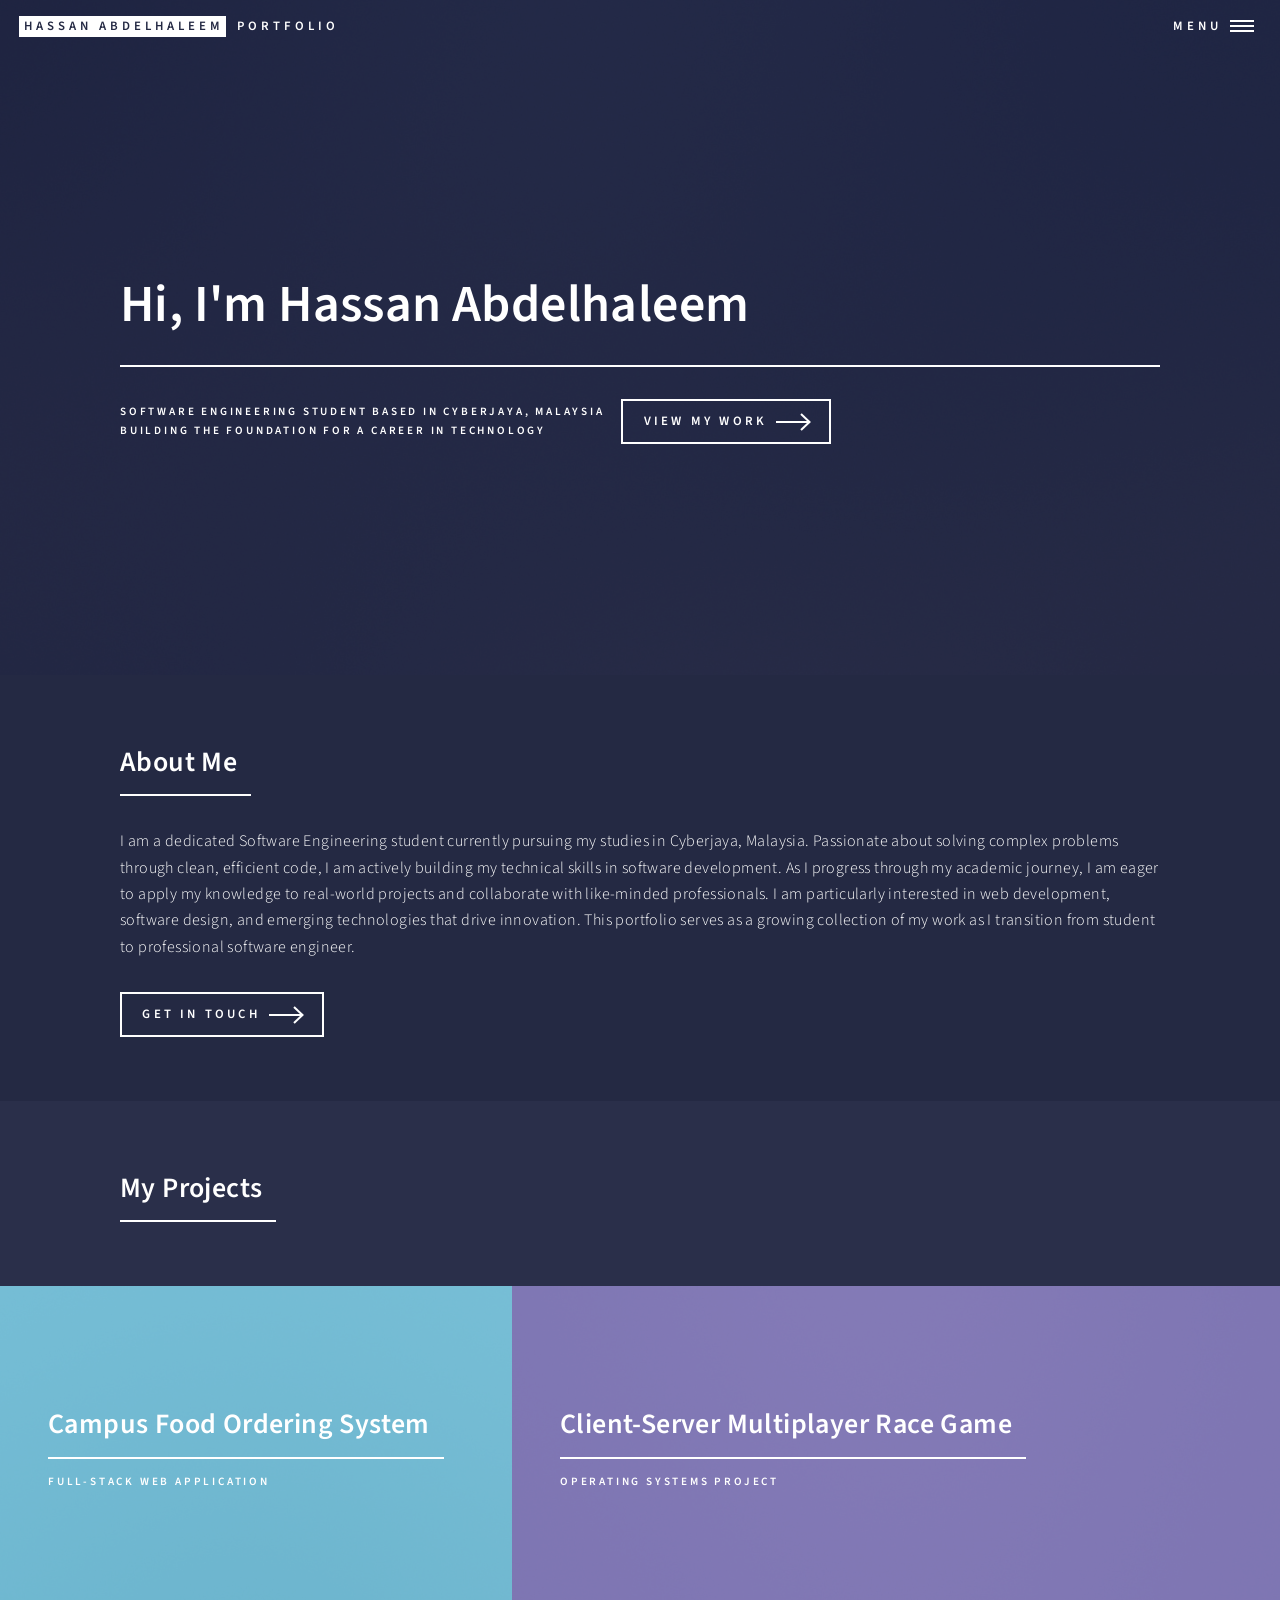
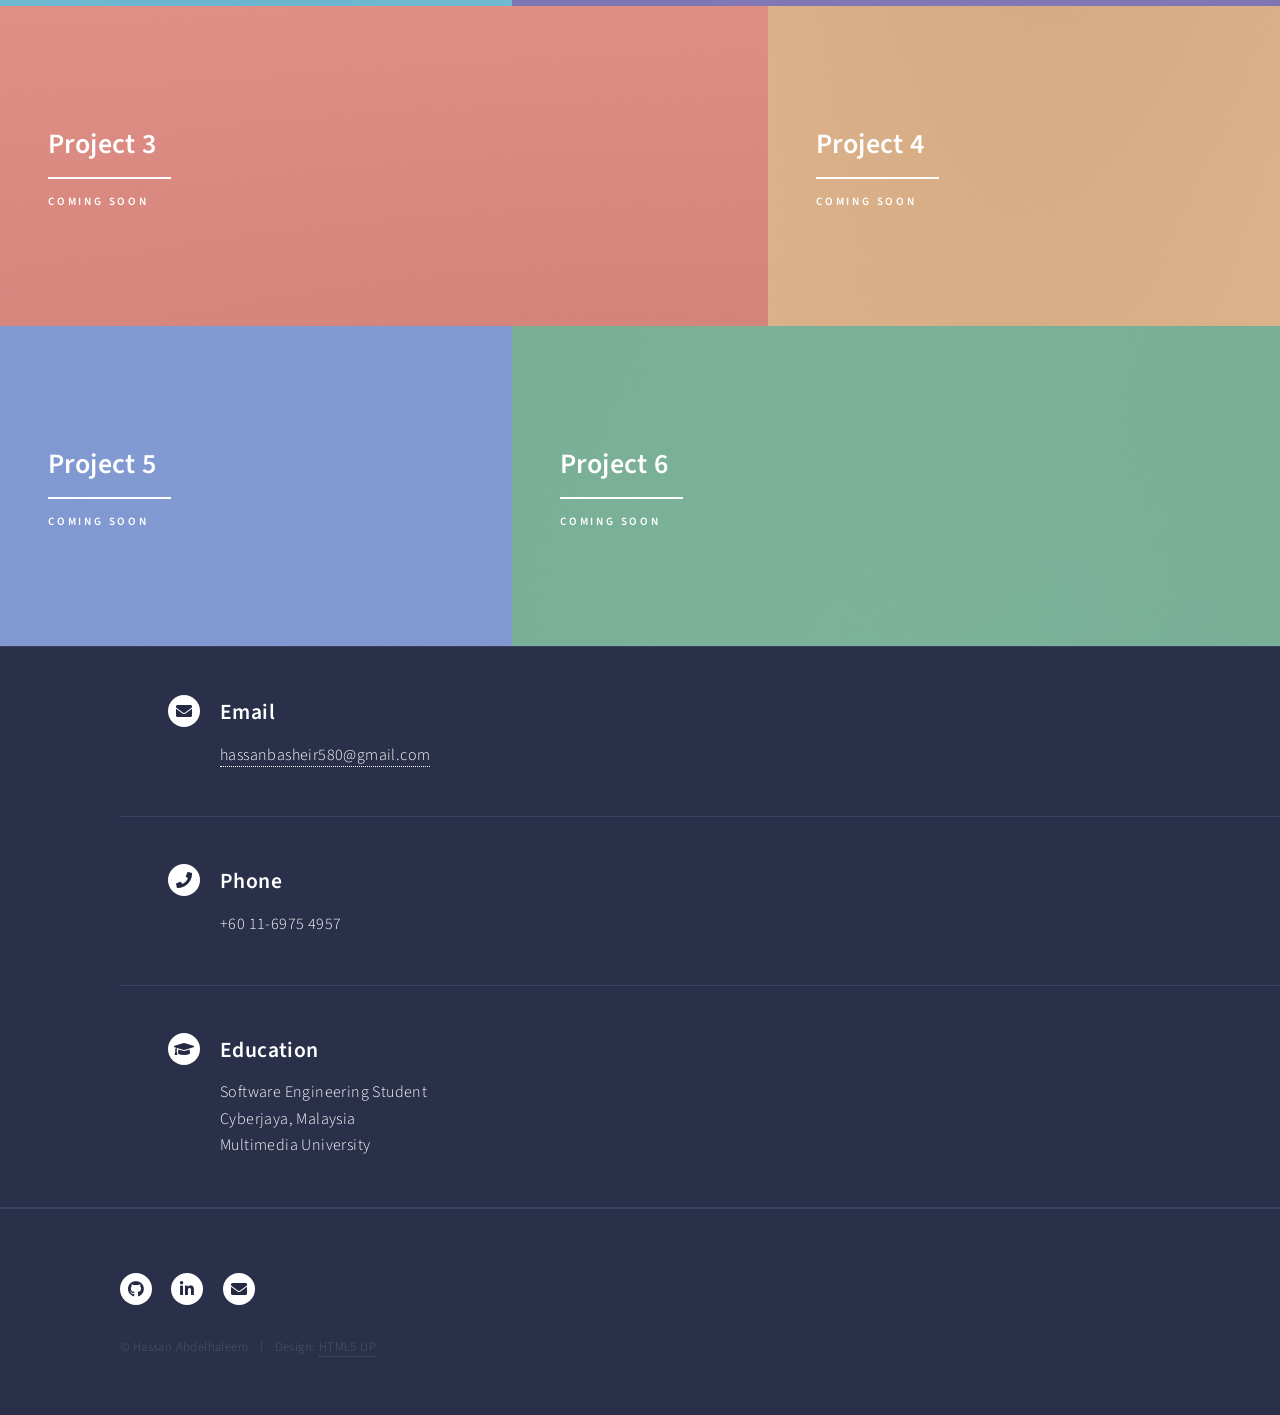
==== index.html @ 45236533 "Add a title before my projects" ====
<!DOCTYPE HTML>
<!--
	Forty by HTML5 UP
	html5up.net | @ajlkn
	Free for personal and commercial use under the CCA 3.0 license (html5up.net/license)
-->
<html>
	<head>
		<title>Hassan Abdelhaleem | Software Engineering Student</title>
		<meta charset="utf-8" />
		<meta name="viewport" content="width=device-width, initial-scale=1, user-scalable=no" />
		<link rel="stylesheet" href="assets/css/main.css" />
		<noscript><link rel="stylesheet" href="assets/css/noscript.css" /></noscript>
	</head>
	<body class="is-preload">

		<!-- Wrapper -->
			<div id="wrapper">

				<!-- Header -->
					<header id="header" class="alt">
						<a href="index.html" class="logo"><strong>Hassan Abdelhaleem</strong> <span>Portfolio</span></a>
						<nav>
							<a href="#menu">Menu</a>
						</nav>
					</header>

				<!-- Menu -->
					<nav id="menu">
						<ul class="links">
							<li><a href="index.html">Home</a></li>
							<li><a href="#one">About</a></li>
							<li><a href="#two">Projects</a></li>
							<li><a href="#contact">Contact</a></li>
						</ul>
					</nav>

				<!-- Banner -->
					<section id="banner" class="major">
						<div class="inner">
							<header class="major">
								<h1>Hi, I'm Hassan Abdelhaleem</h1>
							</header>
							<div class="content">
								<p>Software Engineering Student based in Cyberjaya, Malaysia<br />
								Building the foundation for a career in technology</p>
								<ul class="actions">
									<li><a href="#one" class="button next scrolly">View My Work</a></li>
								</ul>
							</div>
						</div>
					</section>

						<!-- Two - About Section -->
							<section id="one">
								<div class="inner">
									<header class="major">
										<h2>About Me</h2>
									</header>
									<p>I am a dedicated Software Engineering student currently pursuing my studies in Cyberjaya, Malaysia. Passionate about solving complex problems through clean, efficient code, I am actively building my technical skills in software development. As I progress through my academic journey, I am eager to apply my knowledge to real-world projects and collaborate with like-minded professionals. I am particularly interested in web development, software design, and emerging technologies that drive innovation. This portfolio serves as a growing collection of my work as I transition from student to professional software engineer.</p>
									<ul class="actions">
										<li><a href="#contact" class="button next scrolly">Get In Touch</a></li>
									</ul>
								</div>
							</section>

					</div>


				<!-- Main -->
					<div id="main">

						<!-- One - Projects Section -->
							
							<section id="two">

									<div class="inner">
									<header class="major">
										<h2>My Projects <br /></h2>
									</header>
									</div>

							<section class="tiles">
								<article>
									<span class="image">
										<img src="images/pic01.jpg" alt="" />
									</span>
									<header class="major">
										<h3><a href="campus-food.html" class="link">Campus Food Ordering System</a></h3>
										<p>Full-Stack Web Application</p>
									</header>
								</article>
								<article>
									<span class="image">
										<img src="images/pic02.jpg" alt="" />
									</span>
									<header class="major">
										<h3><a href="Race-game.html" class="link">Client-Server Multiplayer Race Game</a></h3>
										<p>Operating Systems Project</p>
									</header>
								</article>
								<article>
									<span class="image">
										<img src="images/pic03.jpg" alt="" />
									</span>
									<header class="major">
										<h3><a href="#" class="link">Project 3</a></h3>
										<p>Coming Soon</p>
									</header>
								</article>
								<article>
									<span class="image">
										<img src="images/pic04.jpg" alt="" />
									</span>
									<header class="major">
										<h3><a href="#" class="link">Project 4</a></h3>
										<p>Coming Soon</p>
									</header>
								</article>
								<article>
									<span class="image">
										<img src="images/pic05.jpg" alt="" />
									</span>
									<header class="major">
										<h3><a href="#" class="link">Project 5</a></h3>
										<p>Coming Soon</p>
									</header>
								</article>
								<article>
									<span class="image">
										<img src="images/pic06.jpg" alt="" />
									</span>
									<header class="major">
										<h3><a href="#" class="link">Project 6</a></h3>
										<p>Coming Soon</p>
									</header>
								</article>
								</section>
							</section>

				<!-- Contact -->
					<section id="contact">
						<div class="inner">
							
							<section class="split">
								<section>
									<div class="contact-method">
										<span class="icon solid alt fa-envelope"></span>
										<h3>Email</h3>
										<a href="mailto:hassanbasheir580@gmail.com">hassanbasheir580@gmail.com</a>
									</div>
								</section>
								<section>
									<div class="contact-method">
										<span class="icon solid alt fa-phone"></span>
										<h3>Phone</h3>
										<span>+60 11-6975 4957</span>
									</div>
								</section>
								<section>
									<div class="contact-method">
										<span class="icon solid alt fa-graduation-cap"></span>
										<h3>Education</h3>
										<span>Software Engineering Student<br />				Cyberjaya, Malaysia<br /> 
	Multimedia University</span>
									</div>
								</section>
							</section>
						</div>
					</section>

				<!-- Footer -->
					<footer id="footer">
						<div class="inner">
							<ul class="icons">
								<li><a href="https://github.com/hassanbasheir580-rgb" target="_blank" class="icon brands alt fa-github"><span class="label">GitHub</span></a></li>
								<li><a href="https://www.linkedin.com/in/hassan-basheir-3b7268423/" target="_blank" class="icon brands alt fa-linkedin-in"><span class="label">LinkedIn</span></a></li>
								<li><a href="mailto:hassanbasheir580@gmail.com" class="icon solid alt fa-envelope"><span class="label">Email</span></a></li>
							</ul>
							<ul class="copyright">
								<li>&copy; Hassan Abdelhaleem</li><li>Design: <a href="https://html5up.net">HTML5 UP</a></li>
							</ul>
						</div>
					</footer>

			</div>

		<!-- Scripts -->
			<script src="assets/js/jquery.min.js"></script>
			<script src="assets/js/jquery.scrolly.min.js"></script>
			<script src="assets/js/jquery.scrollex.min.js"></script>
			<script src="assets/js/browser.min.js"></script>
			<script src="assets/js/breakpoints.min.js"></script>
			<script src="assets/js/util.js"></script>
			<script src="assets/js/main.js"></script>

	</body>
</html>
---- assets/css/main.css ----
@import url(fontawesome-all.min.css);
@import url("https://fonts.googleapis.com/css?family=Source+Sans+Pro:300,300italic,600,600italic");

/*
	Forty by HTML5 UP
	html5up.net | @ajlkn
	Free for personal and commercial use under the CCA 3.0 license (html5up.net/license)
*/

html, body, div, span, applet, object,
iframe, h1, h2, h3, h4, h5, h6, p, blockquote,
pre, a, abbr, acronym, address, big, cite,
code, del, dfn, em, img, ins, kbd, q, s, samp,
small, strike, strong, sub, sup, tt, var, b,
u, i, center, dl, dt, dd, ol, ul, li, fieldset,
form, label, legend, table, caption, tbody,
tfoot, thead, tr, th, td, article, aside,
canvas, details, embed, figure, figcaption,
footer, header, hgroup, menu, nav, output, ruby,
section, summary, time, mark, audio, video {
	margin: 0;
	padding: 0;
	border: 0;
	font-size: 100%;
	font: inherit;
	vertical-align: baseline;}

article, aside, details, figcaption, figure,
footer, header, hgroup, menu, nav, section {
	display: block;}

body {
	line-height: 1;
}

ol, ul {
	list-style: none;
}

blockquote, q {
	quotes: none;
}

	blockquote:before, blockquote:after, q:before, q:after {
		content: '';
		content: none;
	}

table {
	border-collapse: collapse;
	border-spacing: 0;
}

body {
	-webkit-text-size-adjust: none;
}

mark {
	background-color: transparent;
	color: inherit;
}

input::-moz-focus-inner {
	border: 0;
	padding: 0;
}

input, select, textarea {
	-moz-appearance: none;
	-webkit-appearance: none;
	-ms-appearance: none;
	appearance: none;
}

/* Basic */

	@-ms-viewport {
		width: device-width;
	}

	body {
		-ms-overflow-style: scrollbar;
	}

	@media screen and (max-width: 480px) {

		html, body {
			min-width: 320px;
		}

	}

	html {
		box-sizing: border-box;
	}

	*, *:before, *:after {
		box-sizing: inherit;
	}

	body {
		background: #242943;
	}

		body.is-preload *, body.is-preload *:before, body.is-preload *:after {
			-moz-animation: none !important;
			-webkit-animation: none !important;
			-ms-animation: none !important;
			animation: none !important;
			-moz-transition: none !important;
			-webkit-transition: none !important;
			-ms-transition: none !important;
			transition: none !important;
		}

/* Type */

	body, input, select, textarea {
		color: #ffffff;
		font-family: "Source Sans Pro", Helvetica, sans-serif;
		font-size: 17pt;
		font-weight: 300;
		letter-spacing: 0.025em;
		line-height: 1.65;
	}

		@media screen and (max-width: 1680px) {

			body, input, select, textarea {
				font-size: 14pt;
			}

		}

		@media screen and (max-width: 1280px) {

			body, input, select, textarea {
				font-size: 12pt;
			}

		}

		@media screen and (max-width: 360px) {

			body, input, select, textarea {
				font-size: 11pt;
			}

		}

	a {
		-moz-transition: color 0.2s ease-in-out, border-bottom-color 0.2s ease-in-out;
		-webkit-transition: color 0.2s ease-in-out, border-bottom-color 0.2s ease-in-out;
		-ms-transition: color 0.2s ease-in-out, border-bottom-color 0.2s ease-in-out;
		transition: color 0.2s ease-in-out, border-bottom-color 0.2s ease-in-out;
		border-bottom: dotted 1px;
		color: inherit;
		text-decoration: none;
	}

		a:hover {
			border-bottom-color: transparent;
			color: #9bf1ff !important;
		}

		a:active {
			color: #53e3fb !important;
		}

	strong, b {
		color: #ffffff;
		font-weight: 600;
	}

	em, i {
		font-style: italic;
	}

	p {
		margin: 0 0 2em 0;
	}

	h1, h2, h3, h4, h5, h6 {
		color: #ffffff;
		font-weight: 600;
		line-height: 1.65;
		margin: 0 0 1em 0;
	}

		h1 a, h2 a, h3 a, h4 a, h5 a, h6 a {
			color: inherit;
			border-bottom: 0;
		}

	h1 {
		font-size: 2.5em;
	}

	h2 {
		font-size: 1.75em;
	}

	h3 {
		font-size: 1.35em;
	}

	h4 {
		font-size: 1.1em;
	}

	h5 {
		font-size: 0.9em;
	}

	h6 {
		font-size: 0.7em;
	}

	@media screen and (max-width: 736px) {

		h1 {
			font-size: 2em;
		}

		h2 {
			font-size: 1.5em;
		}

		h3 {
			font-size: 1.25em;
		}

	}

	sub {
		font-size: 0.8em;
		position: relative;
		top: 0.5em;
	}

	sup {
		font-size: 0.8em;
		position: relative;
		top: -0.5em;
	}

	blockquote {
		border-left: solid 4px rgba(212, 212, 255, 0.1);
		font-style: italic;
		margin: 0 0 2em 0;
		padding: 0.5em 0 0.5em 2em;
	}

	code {
		background: rgba(212, 212, 255, 0.035);
		font-family: "Courier New", monospace;
		font-size: 0.9em;
		margin: 0 0.25em;
		padding: 0.25em 0.65em;
	}

	pre {
		-webkit-overflow-scrolling: touch;
		font-family: "Courier New", monospace;
		font-size: 0.9em;
		margin: 0 0 2em 0;
	}

		pre code {
			display: block;
			line-height: 1.75;
			padding: 1em 1.5em;
			overflow-x: auto;
		}

	hr {
		border: 0;
		border-bottom: solid 1px rgba(212, 212, 255, 0.1);
		margin: 2em 0;
	}

		hr.major {
			margin: 3em 0;
		}

	.align-left {
		text-align: left;
	}

	.align-center {
		text-align: center;
	}

	.align-right {
		text-align: right;
	}

/* Row */

	.row {
		display: flex;
		flex-wrap: wrap;
		box-sizing: border-box;
		align-items: stretch;
	}

		.row > * {
			box-sizing: border-box;
		}

		.row.gtr-uniform > * > :last-child {
			margin-bottom: 0;
		}

		.row.aln-left {
			justify-content: flex-start;
		}

		.row.aln-center {
			justify-content: center;
		}

		.row.aln-right {
			justify-content: flex-end;
		}

		.row.aln-top {
			align-items: flex-start;
		}

		.row.aln-middle {
			align-items: center;
		}

		.row.aln-bottom {
			align-items: flex-end;
		}

		.row > .imp {
			order: -1;
		}

		.row > .col-1 {
			width: 8.33333%;
		}

		.row > .off-1 {
			margin-left: 8.33333%;
		}

		.row > .col-2 {
			width: 16.66667%;
		}

		.row > .off-2 {
			margin-left: 16.66667%;
		}

		.row > .col-3 {
			width: 25%;
		}

		.row > .off-3 {
			margin-left: 25%;
		}

		.row > .col-4 {
			width: 33.33333%;
		}

		.row > .off-4 {
			margin-left: 33.33333%;
		}

		.row > .col-5 {
			width: 41.66667%;
		}

		.row > .off-5 {
			margin-left: 41.66667%;
		}

		.row > .col-6 {
			width: 50%;
		}

		.row > .off-6 {
			margin-left: 50%;
		}

		.row > .col-7 {
			width: 58.33333%;
		}

		.row > .off-7 {
			margin-left: 58.33333%;
		}

		.row > .col-8 {
			width: 66.66667%;
		}

		.row > .off-8 {
			margin-left: 66.66667%;
		}

		.row > .col-9 {
			width: 75%;
		}

		.row > .off-9 {
			margin-left: 75%;
		}

		.row > .col-10 {
			width: 83.33333%;
		}

		.row > .off-10 {
			margin-left: 83.33333%;
		}

		.row > .col-11 {
			width: 91.66667%;
		}

		.row > .off-11 {
			margin-left: 91.66667%;
		}

		.row > .col-12 {
			width: 100%;
		}

		.row > .off-12 {
			margin-left: 100%;
		}

		.row.gtr-0 {
			margin-top: 0;
			margin-left: 0em;
		}

			.row.gtr-0 > * {
				padding: 0 0 0 0em;
			}

			.row.gtr-0.gtr-uniform {
				margin-top: 0em;
			}

				.row.gtr-0.gtr-uniform > * {
					padding-top: 0em;
				}

		.row.gtr-25 {
			margin-top: 0;
			margin-left: -0.5em;
		}

			.row.gtr-25 > * {
				padding: 0 0 0 0.5em;
			}

			.row.gtr-25.gtr-uniform {
				margin-top: -0.5em;
			}

				.row.gtr-25.gtr-uniform > * {
					padding-top: 0.5em;
				}

		.row.gtr-50 {
			margin-top: 0;
			margin-left: -1em;
		}

			.row.gtr-50 > * {
				padding: 0 0 0 1em;
			}

			.row.gtr-50.gtr-uniform {
				margin-top: -1em;
			}

				.row.gtr-50.gtr-uniform > * {
					padding-top: 1em;
				}

		.row {
			margin-top: 0;
			margin-left: -2em;
		}

			.row > * {
				padding: 0 0 0 2em;
			}

			.row.gtr-uniform {
				margin-top: -2em;
			}

				.row.gtr-uniform > * {
					padding-top: 2em;
				}

		.row.gtr-150 {
			margin-top: 0;
			margin-left: -3em;
		}

			.row.gtr-150 > * {
				padding: 0 0 0 3em;
			}

			.row.gtr-150.gtr-uniform {
				margin-top: -3em;
			}

				.row.gtr-150.gtr-uniform > * {
					padding-top: 3em;
				}

		.row.gtr-200 {
			margin-top: 0;
			margin-left: -4em;
		}

			.row.gtr-200 > * {
				padding: 0 0 0 4em;
			}

			.row.gtr-200.gtr-uniform {
				margin-top: -4em;
			}

				.row.gtr-200.gtr-uniform > * {
					padding-top: 4em;
				}

		@media screen and (max-width: 1680px) {

			.row {
				display: flex;
				flex-wrap: wrap;
				box-sizing: border-box;
				align-items: stretch;
			}

				.row > * {
					box-sizing: border-box;
				}

				.row.gtr-uniform > * > :last-child {
					margin-bottom: 0;
				}

				.row.aln-left {
					justify-content: flex-start;
				}

				.row.aln-center {
					justify-content: center;
				}

				.row.aln-right {
					justify-content: flex-end;
				}

				.row.aln-top {
					align-items: flex-start;
				}

				.row.aln-middle {
					align-items: center;
				}

				.row.aln-bottom {
					align-items: flex-end;
				}

				.row > .imp-xlarge {
					order: -1;
				}

				.row > .col-1-xlarge {
					width: 8.33333%;
				}

				.row > .off-1-xlarge {
					margin-left: 8.33333%;
				}

				.row > .col-2-xlarge {
					width: 16.66667%;
				}

				.row > .off-2-xlarge {
					margin-left: 16.66667%;
				}

				.row > .col-3-xlarge {
					width: 25%;
				}

				.row > .off-3-xlarge {
					margin-left: 25%;
				}

				.row > .col-4-xlarge {
					width: 33.33333%;
				}

				.row > .off-4-xlarge {
					margin-left: 33.33333%;
				}

				.row > .col-5-xlarge {
					width: 41.66667%;
				}

				.row > .off-5-xlarge {
					margin-left: 41.66667%;
				}

				.row > .col-6-xlarge {
					width: 50%;
				}

				.row > .off-6-xlarge {
					margin-left: 50%;
				}

				.row > .col-7-xlarge {
					width: 58.33333%;
				}

				.row > .off-7-xlarge {
					margin-left: 58.33333%;
				}

				.row > .col-8-xlarge {
					width: 66.66667%;
				}

				.row > .off-8-xlarge {
					margin-left: 66.66667%;
				}

				.row > .col-9-xlarge {
					width: 75%;
				}

				.row > .off-9-xlarge {
					margin-left: 75%;
				}

				.row > .col-10-xlarge {
					width: 83.33333%;
				}

				.row > .off-10-xlarge {
					margin-left: 83.33333%;
				}

				.row > .col-11-xlarge {
					width: 91.66667%;
				}

				.row > .off-11-xlarge {
					margin-left: 91.66667%;
				}

				.row > .col-12-xlarge {
					width: 100%;
				}

				.row > .off-12-xlarge {
					margin-left: 100%;
				}

				.row.gtr-0 {
					margin-top: 0;
					margin-left: 0em;
				}

					.row.gtr-0 > * {
						padding: 0 0 0 0em;
					}

					.row.gtr-0.gtr-uniform {
						margin-top: 0em;
					}

						.row.gtr-0.gtr-uniform > * {
							padding-top: 0em;
						}

				.row.gtr-25 {
					margin-top: 0;
					margin-left: -0.5em;
				}

					.row.gtr-25 > * {
						padding: 0 0 0 0.5em;
					}

					.row.gtr-25.gtr-uniform {
						margin-top: -0.5em;
					}

						.row.gtr-25.gtr-uniform > * {
							padding-top: 0.5em;
						}

				.row.gtr-50 {
					margin-top: 0;
					margin-left: -1em;
				}

					.row.gtr-50 > * {
						padding: 0 0 0 1em;
					}

					.row.gtr-50.gtr-uniform {
						margin-top: -1em;
					}

						.row.gtr-50.gtr-uniform > * {
							padding-top: 1em;
						}

				.row {
					margin-top: 0;
					margin-left: -2em;
				}

					.row > * {
						padding: 0 0 0 2em;
					}

					.row.gtr-uniform {
						margin-top: -2em;
					}

						.row.gtr-uniform > * {
							padding-top: 2em;
						}

				.row.gtr-150 {
					margin-top: 0;
					margin-left: -3em;
				}

					.row.gtr-150 > * {
						padding: 0 0 0 3em;
					}

					.row.gtr-150.gtr-uniform {
						margin-top: -3em;
					}

						.row.gtr-150.gtr-uniform > * {
							padding-top: 3em;
						}

				.row.gtr-200 {
					margin-top: 0;
					margin-left: -4em;
				}

					.row.gtr-200 > * {
						padding: 0 0 0 4em;
					}

					.row.gtr-200.gtr-uniform {
						margin-top: -4em;
					}

						.row.gtr-200.gtr-uniform > * {
							padding-top: 4em;
						}

		}

		@media screen and (max-width: 1280px) {

			.row {
				display: flex;
				flex-wrap: wrap;
				box-sizing: border-box;
				align-items: stretch;
			}

				.row > * {
					box-sizing: border-box;
				}

				.row.gtr-uniform > * > :last-child {
					margin-bottom: 0;
				}

				.row.aln-left {
					justify-content: flex-start;
				}

				.row.aln-center {
					justify-content: center;
				}

				.row.aln-right {
					justify-content: flex-end;
				}

				.row.aln-top {
					align-items: flex-start;
				}

				.row.aln-middle {
					align-items: center;
				}

				.row.aln-bottom {
					align-items: flex-end;
				}

				.row > .imp-large {
					order: -1;
				}

				.row > .col-1-large {
					width: 8.33333%;
				}

				.row > .off-1-large {
					margin-left: 8.33333%;
				}

				.row > .col-2-large {
					width: 16.66667%;
				}

				.row > .off-2-large {
					margin-left: 16.66667%;
				}

				.row > .col-3-large {
					width: 25%;
				}

				.row > .off-3-large {
					margin-left: 25%;
				}

				.row > .col-4-large {
					width: 33.33333%;
				}

				.row > .off-4-large {
					margin-left: 33.33333%;
				}

				.row > .col-5-large {
					width: 41.66667%;
				}

				.row > .off-5-large {
					margin-left: 41.66667%;
				}

				.row > .col-6-large {
					width: 50%;
				}

				.row > .off-6-large {
					margin-left: 50%;
				}

				.row > .col-7-large {
					width: 58.33333%;
				}

				.row > .off-7-large {
					margin-left: 58.33333%;
				}

				.row > .col-8-large {
					width: 66.66667%;
				}

				.row > .off-8-large {
					margin-left: 66.66667%;
				}

				.row > .col-9-large {
					width: 75%;
				}

				.row > .off-9-large {
					margin-left: 75%;
				}

				.row > .col-10-large {
					width: 83.33333%;
				}

				.row > .off-10-large {
					margin-left: 83.33333%;
				}

				.row > .col-11-large {
					width: 91.66667%;
				}

				.row > .off-11-large {
					margin-left: 91.66667%;
				}

				.row > .col-12-large {
					width: 100%;
				}

				.row > .off-12-large {
					margin-left: 100%;
				}

				.row.gtr-0 {
					margin-top: 0;
					margin-left: 0em;
				}

					.row.gtr-0 > * {
						padding: 0 0 0 0em;
					}

					.row.gtr-0.gtr-uniform {
						margin-top: 0em;
					}

						.row.gtr-0.gtr-uniform > * {
							padding-top: 0em;
						}

				.row.gtr-25 {
					margin-top: 0;
					margin-left: -0.375em;
				}

					.row.gtr-25 > * {
						padding: 0 0 0 0.375em;
					}

					.row.gtr-25.gtr-uniform {
						margin-top: -0.375em;
					}

						.row.gtr-25.gtr-uniform > * {
							padding-top: 0.375em;
						}

				.row.gtr-50 {
					margin-top: 0;
					margin-left: -0.75em;
				}

					.row.gtr-50 > * {
						padding: 0 0 0 0.75em;
					}

					.row.gtr-50.gtr-uniform {
						margin-top: -0.75em;
					}

						.row.gtr-50.gtr-uniform > * {
							padding-top: 0.75em;
						}

				.row {
					margin-top: 0;
					margin-left: -1.5em;
				}

					.row > * {
						padding: 0 0 0 1.5em;
					}

					.row.gtr-uniform {
						margin-top: -1.5em;
					}

						.row.gtr-uniform > * {
							padding-top: 1.5em;
						}

				.row.gtr-150 {
					margin-top: 0;
					margin-left: -2.25em;
				}

					.row.gtr-150 > * {
						padding: 0 0 0 2.25em;
					}

					.row.gtr-150.gtr-uniform {
						margin-top: -2.25em;
					}

						.row.gtr-150.gtr-uniform > * {
							padding-top: 2.25em;
						}

				.row.gtr-200 {
					margin-top: 0;
					margin-left: -3em;
				}

					.row.gtr-200 > * {
						padding: 0 0 0 3em;
					}

					.row.gtr-200.gtr-uniform {
						margin-top: -3em;
					}

						.row.gtr-200.gtr-uniform > * {
							padding-top: 3em;
						}

		}

		@media screen and (max-width: 980px) {

			.row {
				display: flex;
				flex-wrap: wrap;
				box-sizing: border-box;
				align-items: stretch;
			}

				.row > * {
					box-sizing: border-box;
				}

				.row.gtr-uniform > * > :last-child {
					margin-bottom: 0;
				}

				.row.aln-left {
					justify-content: flex-start;
				}

				.row.aln-center {
					justify-content: center;
				}

				.row.aln-right {
					justify-content: flex-end;
				}

				.row.aln-top {
					align-items: flex-start;
				}

				.row.aln-middle {
					align-items: center;
				}

				.row.aln-bottom {
					align-items: flex-end;
				}

				.row > .imp-medium {
					order: -1;
				}

				.row > .col-1-medium {
					width: 8.33333%;
				}

				.row > .off-1-medium {
					margin-left: 8.33333%;
				}

				.row > .col-2-medium {
					width: 16.66667%;
				}

				.row > .off-2-medium {
					margin-left: 16.66667%;
				}

				.row > .col-3-medium {
					width: 25%;
				}

				.row > .off-3-medium {
					margin-left: 25%;
				}

				.row > .col-4-medium {
					width: 33.33333%;
				}

				.row > .off-4-medium {
					margin-left: 33.33333%;
				}

				.row > .col-5-medium {
					width: 41.66667%;
				}

				.row > .off-5-medium {
					margin-left: 41.66667%;
				}

				.row > .col-6-medium {
					width: 50%;
				}

				.row > .off-6-medium {
					margin-left: 50%;
				}

				.row > .col-7-medium {
					width: 58.33333%;
				}

				.row > .off-7-medium {
					margin-left: 58.33333%;
				}

				.row > .col-8-medium {
					width: 66.66667%;
				}

				.row > .off-8-medium {
					margin-left: 66.66667%;
				}

				.row > .col-9-medium {
					width: 75%;
				}

				.row > .off-9-medium {
					margin-left: 75%;
				}

				.row > .col-10-medium {
					width: 83.33333%;
				}

				.row > .off-10-medium {
					margin-left: 83.33333%;
				}

				.row > .col-11-medium {
					width: 91.66667%;
				}

				.row > .off-11-medium {
					margin-left: 91.66667%;
				}

				.row > .col-12-medium {
					width: 100%;
				}

				.row > .off-12-medium {
					margin-left: 100%;
				}

				.row.gtr-0 {
					margin-top: 0;
					margin-left: 0em;
				}

					.row.gtr-0 > * {
						padding: 0 0 0 0em;
					}

					.row.gtr-0.gtr-uniform {
						margin-top: 0em;
					}

						.row.gtr-0.gtr-uniform > * {
							padding-top: 0em;
						}

				.row.gtr-25 {
					margin-top: 0;
					margin-left: -0.375em;
				}

					.row.gtr-25 > * {
						padding: 0 0 0 0.375em;
					}

					.row.gtr-25.gtr-uniform {
						margin-top: -0.375em;
					}

						.row.gtr-25.gtr-uniform > * {
							padding-top: 0.375em;
						}

				.row.gtr-50 {
					margin-top: 0;
					margin-left: -0.75em;
				}

					.row.gtr-50 > * {
						padding: 0 0 0 0.75em;
					}

					.row.gtr-50.gtr-uniform {
						margin-top: -0.75em;
					}

						.row.gtr-50.gtr-uniform > * {
							padding-top: 0.75em;
						}

				.row {
					margin-top: 0;
					margin-left: -1.5em;
				}

					.row > * {
						padding: 0 0 0 1.5em;
					}

					.row.gtr-uniform {
						margin-top: -1.5em;
					}

						.row.gtr-uniform > * {
							padding-top: 1.5em;
						}

				.row.gtr-150 {
					margin-top: 0;
					margin-left: -2.25em;
				}

					.row.gtr-150 > * {
						padding: 0 0 0 2.25em;
					}

					.row.gtr-150.gtr-uniform {
						margin-top: -2.25em;
					}

						.row.gtr-150.gtr-uniform > * {
							padding-top: 2.25em;
						}

				.row.gtr-200 {
					margin-top: 0;
					margin-left: -3em;
				}

					.row.gtr-200 > * {
						padding: 0 0 0 3em;
					}

					.row.gtr-200.gtr-uniform {
						margin-top: -3em;
					}

						.row.gtr-200.gtr-uniform > * {
							padding-top: 3em;
						}

		}

		@media screen and (max-width: 736px) {

			.row {
				display: flex;
				flex-wrap: wrap;
				box-sizing: border-box;
				align-items: stretch;
			}

				.row > * {
					box-sizing: border-box;
				}

				.row.gtr-uniform > * > :last-child {
					margin-bottom: 0;
				}

				.row.aln-left {
					justify-content: flex-start;
				}

				.row.aln-center {
					justify-content: center;
				}

				.row.aln-right {
					justify-content: flex-end;
				}

				.row.aln-top {
					align-items: flex-start;
				}

				.row.aln-middle {
					align-items: center;
				}

				.row.aln-bottom {
					align-items: flex-end;
				}

				.row > .imp-small {
					order: -1;
				}

				.row > .col-1-small {
					width: 8.33333%;
				}

				.row > .off-1-small {
					margin-left: 8.33333%;
				}

				.row > .col-2-small {
					width: 16.66667%;
				}

				.row > .off-2-small {
					margin-left: 16.66667%;
				}

				.row > .col-3-small {
					width: 25%;
				}

				.row > .off-3-small {
					margin-left: 25%;
				}

				.row > .col-4-small {
					width: 33.33333%;
				}

				.row > .off-4-small {
					margin-left: 33.33333%;
				}

				.row > .col-5-small {
					width: 41.66667%;
				}

				.row > .off-5-small {
					margin-left: 41.66667%;
				}

				.row > .col-6-small {
					width: 50%;
				}

				.row > .off-6-small {
					margin-left: 50%;
				}

				.row > .col-7-small {
					width: 58.33333%;
				}

				.row > .off-7-small {
					margin-left: 58.33333%;
				}

				.row > .col-8-small {
					width: 66.66667%;
				}

				.row > .off-8-small {
					margin-left: 66.66667%;
				}

				.row > .col-9-small {
					width: 75%;
				}

				.row > .off-9-small {
					margin-left: 75%;
				}

				.row > .col-10-small {
					width: 83.33333%;
				}

				.row > .off-10-small {
					margin-left: 83.33333%;
				}

				.row > .col-11-small {
					width: 91.66667%;
				}

				.row > .off-11-small {
					margin-left: 91.66667%;
				}

				.row > .col-12-small {
					width: 100%;
				}

				.row > .off-12-small {
					margin-left: 100%;
				}

				.row.gtr-0 {
					margin-top: 0;
					margin-left: 0em;
				}

					.row.gtr-0 > * {
						padding: 0 0 0 0em;
					}

					.row.gtr-0.gtr-uniform {
						margin-top: 0em;
					}

						.row.gtr-0.gtr-uniform > * {
							padding-top: 0em;
						}

				.row.gtr-25 {
					margin-top: 0;
					margin-left: -0.3125em;
				}

					.row.gtr-25 > * {
						padding: 0 0 0 0.3125em;
					}

					.row.gtr-25.gtr-uniform {
						margin-top: -0.3125em;
					}

						.row.gtr-25.gtr-uniform > * {
							padding-top: 0.3125em;
						}

				.row.gtr-50 {
					margin-top: 0;
					margin-left: -0.625em;
				}

					.row.gtr-50 > * {
						padding: 0 0 0 0.625em;
					}

					.row.gtr-50.gtr-uniform {
						margin-top: -0.625em;
					}

						.row.gtr-50.gtr-uniform > * {
							padding-top: 0.625em;
						}

				.row {
					margin-top: 0;
					margin-left: -1.25em;
				}

					.row > * {
						padding: 0 0 0 1.25em;
					}

					.row.gtr-uniform {
						margin-top: -1.25em;
					}

						.row.gtr-uniform > * {
							padding-top: 1.25em;
						}

				.row.gtr-150 {
					margin-top: 0;
					margin-left: -1.875em;
				}

					.row.gtr-150 > * {
						padding: 0 0 0 1.875em;
					}

					.row.gtr-150.gtr-uniform {
						margin-top: -1.875em;
					}

						.row.gtr-150.gtr-uniform > * {
							padding-top: 1.875em;
						}

				.row.gtr-200 {
					margin-top: 0;
					margin-left: -2.5em;
				}

					.row.gtr-200 > * {
						padding: 0 0 0 2.5em;
					}

					.row.gtr-200.gtr-uniform {
						margin-top: -2.5em;
					}

						.row.gtr-200.gtr-uniform > * {
							padding-top: 2.5em;
						}

		}

		@media screen and (max-width: 480px) {

			.row {
				display: flex;
				flex-wrap: wrap;
				box-sizing: border-box;
				align-items: stretch;
			}

				.row > * {
					box-sizing: border-box;
				}

				.row.gtr-uniform > * > :last-child {
					margin-bottom: 0;
				}

				.row.aln-left {
					justify-content: flex-start;
				}

				.row.aln-center {
					justify-content: center;
				}

				.row.aln-right {
					justify-content: flex-end;
				}

				.row.aln-top {
					align-items: flex-start;
				}

				.row.aln-middle {
					align-items: center;
				}

				.row.aln-bottom {
					align-items: flex-end;
				}

				.row > .imp-xsmall {
					order: -1;
				}

				.row > .col-1-xsmall {
					width: 8.33333%;
				}

				.row > .off-1-xsmall {
					margin-left: 8.33333%;
				}

				.row > .col-2-xsmall {
					width: 16.66667%;
				}

				.row > .off-2-xsmall {
					margin-left: 16.66667%;
				}

				.row > .col-3-xsmall {
					width: 25%;
				}

				.row > .off-3-xsmall {
					margin-left: 25%;
				}

				.row > .col-4-xsmall {
					width: 33.33333%;
				}

				.row > .off-4-xsmall {
					margin-left: 33.33333%;
				}

				.row > .col-5-xsmall {
					width: 41.66667%;
				}

				.row > .off-5-xsmall {
					margin-left: 41.66667%;
				}

				.row > .col-6-xsmall {
					width: 50%;
				}

				.row > .off-6-xsmall {
					margin-left: 50%;
				}

				.row > .col-7-xsmall {
					width: 58.33333%;
				}

				.row > .off-7-xsmall {
					margin-left: 58.33333%;
				}

				.row > .col-8-xsmall {
					width: 66.66667%;
				}

				.row > .off-8-xsmall {
					margin-left: 66.66667%;
				}

				.row > .col-9-xsmall {
					width: 75%;
				}

				.row > .off-9-xsmall {
					margin-left: 75%;
				}

				.row > .col-10-xsmall {
					width: 83.33333%;
				}

				.row > .off-10-xsmall {
					margin-left: 83.33333%;
				}

				.row > .col-11-xsmall {
					width: 91.66667%;
				}

				.row > .off-11-xsmall {
					margin-left: 91.66667%;
				}

				.row > .col-12-xsmall {
					width: 100%;
				}

				.row > .off-12-xsmall {
					margin-left: 100%;
				}

				.row.gtr-0 {
					margin-top: 0;
					margin-left: 0em;
				}

					.row.gtr-0 > * {
						padding: 0 0 0 0em;
					}

					.row.gtr-0.gtr-uniform {
						margin-top: 0em;
					}

						.row.gtr-0.gtr-uniform > * {
							padding-top: 0em;
						}

				.row.gtr-25 {
					margin-top: 0;
					margin-left: -0.3125em;
				}

					.row.gtr-25 > * {
						padding: 0 0 0 0.3125em;
					}

					.row.gtr-25.gtr-uniform {
						margin-top: -0.3125em;
					}

						.row.gtr-25.gtr-uniform > * {
							padding-top: 0.3125em;
						}

				.row.gtr-50 {
					margin-top: 0;
					margin-left: -0.625em;
				}

					.row.gtr-50 > * {
						padding: 0 0 0 0.625em;
					}

					.row.gtr-50.gtr-uniform {
						margin-top: -0.625em;
					}

						.row.gtr-50.gtr-uniform > * {
							padding-top: 0.625em;
						}

				.row {
					margin-top: 0;
					margin-left: -1.25em;
				}

					.row > * {
						padding: 0 0 0 1.25em;
					}

					.row.gtr-uniform {
						margin-top: -1.25em;
					}

						.row.gtr-uniform > * {
							padding-top: 1.25em;
						}

				.row.gtr-150 {
					margin-top: 0;
					margin-left: -1.875em;
				}

					.row.gtr-150 > * {
						padding: 0 0 0 1.875em;
					}

					.row.gtr-150.gtr-uniform {
						margin-top: -1.875em;
					}

						.row.gtr-150.gtr-uniform > * {
							padding-top: 1.875em;
						}

				.row.gtr-200 {
					margin-top: 0;
					margin-left: -2.5em;
				}

					.row.gtr-200 > * {
						padding: 0 0 0 2.5em;
					}

					.row.gtr-200.gtr-uniform {
						margin-top: -2.5em;
					}

						.row.gtr-200.gtr-uniform > * {
							padding-top: 2.5em;
						}

		}

/* Section/Article */

	section.special, article.special {
		text-align: center;
	}

	header.major {
		width: -moz-max-content;
		width: -webkit-max-content;
		width: -ms-max-content;
		width: max-content;
		margin-bottom: 2em;
	}

		header.major > :first-child {
			margin-bottom: 0;
			width: calc(100% + 0.5em);
		}

			header.major > :first-child:after {
				content: '';
				background-color: #ffffff;
				display: block;
				height: 2px;
				margin: 0.325em 0 0.5em 0;
				width: 100%;
			}

		header.major > p {
			font-size: 0.7em;
			font-weight: 600;
			letter-spacing: 0.25em;
			margin-bottom: 0;
			text-transform: uppercase;
		}

		body.is-ie header.major > :first-child:after {
			max-width: 9em;
		}

		body.is-ie header.major > h1:after {
			max-width: 100% !important;
		}

	@media screen and (max-width: 736px) {

		header.major > p br {
			display: none;
		}

	}

/* Form */

	form {
		margin: 0 0 2em 0;
	}

		form > :last-child {
			margin-bottom: 0;
		}

		form > .fields {
			display: -moz-flex;
			display: -webkit-flex;
			display: -ms-flex;
			display: flex;
			-moz-flex-wrap: wrap;
			-webkit-flex-wrap: wrap;
			-ms-flex-wrap: wrap;
			flex-wrap: wrap;
			width: calc(100% + 3em);
			margin: -1.5em 0 2em -1.5em;
		}

			form > .fields > .field {
				-moz-flex-grow: 0;
				-webkit-flex-grow: 0;
				-ms-flex-grow: 0;
				flex-grow: 0;
				-moz-flex-shrink: 0;
				-webkit-flex-shrink: 0;
				-ms-flex-shrink: 0;
				flex-shrink: 0;
				padding: 1.5em 0 0 1.5em;
				width: calc(100% - 1.5em);
			}

				form > .fields > .field.half {
					width: calc(50% - 0.75em);
				}

				form > .fields > .field.third {
					width: calc(100%/3 - 0.5em);
				}

				form > .fields > .field.quarter {
					width: calc(25% - 0.375em);
				}

		@media screen and (max-width: 480px) {

			form > .fields {
				width: calc(100% + 3em);
				margin: -1.5em 0 2em -1.5em;
			}

				form > .fields > .field {
					padding: 1.5em 0 0 1.5em;
					width: calc(100% - 1.5em);
				}

					form > .fields > .field.half {
						width: calc(100% - 1.5em);
					}

					form > .fields > .field.third {
						width: calc(100% - 1.5em);
					}

					form > .fields > .field.quarter {
						width: calc(100% - 1.5em);
					}

		}

	label {
		color: #ffffff;
		display: block;
		font-size: 0.8em;
		font-weight: 600;
		letter-spacing: 0.25em;
		margin: 0 0 1em 0;
		text-transform: uppercase;
	}

	input[type="text"],
	input[type="password"],
	input[type="email"],
	input[type="tel"],
	input[type="search"],
	input[type="url"],
	select,
	textarea {
		-moz-appearance: none;
		-webkit-appearance: none;
		-ms-appearance: none;
		appearance: none;
		background: rgba(212, 212, 255, 0.035);
		border: none;
		border-radius: 0;
		color: inherit;
		display: block;
		outline: 0;
		padding: 0 1em;
		text-decoration: none;
		width: 100%;
	}

		input[type="text"]:invalid,
		input[type="password"]:invalid,
		input[type="email"]:invalid,
		input[type="tel"]:invalid,
		input[type="search"]:invalid,
		input[type="url"]:invalid,
		select:invalid,
		textarea:invalid {
			box-shadow: none;
		}

		input[type="text"]:focus,
		input[type="password"]:focus,
		input[type="email"]:focus,
		input[type="tel"]:focus,
		input[type="search"]:focus,
		input[type="url"]:focus,
		select:focus,
		textarea:focus {
			border-color: #9bf1ff;
			box-shadow: 0 0 0 2px #9bf1ff;
		}

	select {
		background-image: url("data:image/svg+xml;charset=utf8,%3Csvg xmlns='http://www.w3.org/2000/svg' width='40' height='40' preserveAspectRatio='none' viewBox='0 0 40 40'%3E%3Cpath d='M9.4,12.3l10.4,10.4l10.4-10.4c0.2-0.2,0.5-0.4,0.9-0.4c0.3,0,0.6,0.1,0.9,0.4l3.3,3.3c0.2,0.2,0.4,0.5,0.4,0.9 c0,0.4-0.1,0.6-0.4,0.9L20.7,31.9c-0.2,0.2-0.5,0.4-0.9,0.4c-0.3,0-0.6-0.1-0.9-0.4L4.3,17.3c-0.2-0.2-0.4-0.5-0.4-0.9 c0-0.4,0.1-0.6,0.4-0.9l3.3-3.3c0.2-0.2,0.5-0.4,0.9-0.4S9.1,12.1,9.4,12.3z' fill='rgba(212, 212, 255, 0.1)' /%3E%3C/svg%3E");
		background-size: 1.25rem;
		background-repeat: no-repeat;
		background-position: calc(100% - 1rem) center;
		height: 2.75em;
		padding-right: 2.75em;
		text-overflow: ellipsis;
	}

		select option {
			color: #ffffff;
			background: #242943;
		}

		select:focus::-ms-value {
			background-color: transparent;
		}

		select::-ms-expand {
			display: none;
		}

	input[type="text"],
	input[type="password"],
	input[type="email"],
	input[type="tel"],
	input[type="search"],
	input[type="url"],
	select {
		height: 2.75em;
	}

	textarea {
		padding: 0.75em 1em;
	}

	input[type="checkbox"],
	input[type="radio"] {
		-moz-appearance: none;
		-webkit-appearance: none;
		-ms-appearance: none;
		appearance: none;
		display: block;
		float: left;
		margin-right: -2em;
		opacity: 0;
		width: 1em;
		z-index: -1;
	}

		input[type="checkbox"] + label,
		input[type="radio"] + label {
			text-decoration: none;
			color: #ffffff;
			cursor: pointer;
			display: inline-block;
			font-weight: 300;
			padding-left: 2.65em;
			padding-right: 0.75em;
			position: relative;
		}

			input[type="checkbox"] + label:before,
			input[type="radio"] + label:before {
				-moz-osx-font-smoothing: grayscale;
				-webkit-font-smoothing: antialiased;
				display: inline-block;
				font-style: normal;
				font-variant: normal;
				text-rendering: auto;
				line-height: 1;
				text-transform: none !important;
				font-family: 'Font Awesome 5 Free';
				font-weight: 900;
			}

			input[type="checkbox"] + label:before,
			input[type="radio"] + label:before {
				background: rgba(212, 212, 255, 0.035);
				content: '';
				display: inline-block;
				font-size: 0.8em;
				height: 2.0625em;
				left: 0;
				letter-spacing: 0;
				line-height: 2.0625em;
				position: absolute;
				text-align: center;
				top: 0;
				width: 2.0625em;
			}

		input[type="checkbox"]:checked + label:before,
		input[type="radio"]:checked + label:before {
			background: #ffffff;
			border-color: #9bf1ff;
			content: '\f00c';
			color: #242943;
		}

		input[type="checkbox"]:focus + label:before,
		input[type="radio"]:focus + label:before {
			box-shadow: 0 0 0 2px #9bf1ff;
		}

	input[type="radio"] + label:before {
		border-radius: 100%;
	}

	::-webkit-input-placeholder {
		color: rgba(244, 244, 255, 0.2) !important;
		opacity: 1.0;
	}

	:-moz-placeholder {
		color: rgba(244, 244, 255, 0.2) !important;
		opacity: 1.0;
	}

	::-moz-placeholder {
		color: rgba(244, 244, 255, 0.2) !important;
		opacity: 1.0;
	}

	:-ms-input-placeholder {
		color: rgba(244, 244, 255, 0.2) !important;
		opacity: 1.0;
	}

/* Box */

	.box {
		border: solid 1px rgba(212, 212, 255, 0.1);
		margin-bottom: 2em;
		padding: 1.5em;
	}

		.box > :last-child,
		.box > :last-child > :last-child,
		.box > :last-child > :last-child > :last-child {
			margin-bottom: 0;
		}

		.box.alt {
			border: 0;
			border-radius: 0;
			padding: 0;
		}

/* Icon */

	.icon {
		text-decoration: none;
		border-bottom: none;
		position: relative;
	}

		.icon:before {
			-moz-osx-font-smoothing: grayscale;
			-webkit-font-smoothing: antialiased;
			display: inline-block;
			font-style: normal;
			font-variant: normal;
			text-rendering: auto;
			line-height: 1;
			text-transform: none !important;
			font-family: 'Font Awesome 5 Free';
			font-weight: 400;
		}

		.icon > .label {
			display: none;
		}

		.icon:before {
			line-height: inherit;
		}

		.icon.solid:before {
			font-weight: 900;
		}

		.icon.brands:before {
			font-family: 'Font Awesome 5 Brands';
		}

		.icon.alt:before {
			background-color: #ffffff;
			border-radius: 100%;
			color: #242943;
			display: inline-block;
			height: 2em;
			line-height: 2em;
			text-align: center;
			width: 2em;
		}

	a.icon.alt:before {
		-moz-transition: background-color 0.2s ease-in-out;
		-webkit-transition: background-color 0.2s ease-in-out;
		-ms-transition: background-color 0.2s ease-in-out;
		transition: background-color 0.2s ease-in-out;
	}

	a.icon.alt:hover:before {
		background-color: #6fc3df;
	}

	a.icon.alt:active:before {
		background-color: #37a6cb;
	}

/* Image */

	.image {
		border: 0;
		display: inline-block;
		position: relative;
	}

		.image img {
			display: block;
		}

		.image.left, .image.right {
			max-width: 30%;
		}

			.image.left img, .image.right img {
				width: 100%;
			}

		.image.left {
			float: left;
			margin: 0 1.5em 1.25em 0;
			top: 0.25em;
		}

		.image.right {
			float: right;
			margin: 0 0 1.25em 1.5em;
			top: 0.25em;
		}

		.image.fit {
			display: block;
			margin: 0 0 2em 0;
			width: 100%;
		}

			.image.fit img {
				width: 100%;
			}

		.image.main {
			display: block;
			margin: 2.5em 0;
			width: 100%;
		}

			.image.main img {
				width: 100%;
			}

			@media screen and (max-width: 736px) {

				.image.main {
					margin: 1.5em 0;
				}

			}

/* List */

	ol {
		list-style: decimal;
		margin: 0 0 2em 0;
		padding-left: 1.25em;
	}

		ol li {
			padding-left: 0.25em;
		}

	ul {
		list-style: disc;
		margin: 0 0 2em 0;
		padding-left: 1em;
	}

		ul li {
			padding-left: 0.5em;
		}

		ul.alt {
			list-style: none;
			padding-left: 0;
		}

			ul.alt li {
				border-top: solid 1px rgba(212, 212, 255, 0.1);
				padding: 0.5em 0;
			}

				ul.alt li:first-child {
					border-top: 0;
					padding-top: 0;
				}

	dl {
		margin: 0 0 2em 0;
	}

		dl dt {
			display: block;
			font-weight: 600;
			margin: 0 0 1em 0;
		}

		dl dd {
			margin-left: 2em;
		}

/* Actions */

	ul.actions {
		display: -moz-flex;
		display: -webkit-flex;
		display: -ms-flex;
		display: flex;
		cursor: default;
		list-style: none;
		margin-left: -1em;
		padding-left: 0;
	}

		ul.actions li {
			padding: 0 0 0 1em;
			vertical-align: middle;
		}

		ul.actions.special {
			-moz-justify-content: center;
			-webkit-justify-content: center;
			-ms-justify-content: center;
			justify-content: center;
			width: 100%;
			margin-left: 0;
		}

			ul.actions.special li:first-child {
				padding-left: 0;
			}

		ul.actions.stacked {
			-moz-flex-direction: column;
			-webkit-flex-direction: column;
			-ms-flex-direction: column;
			flex-direction: column;
			margin-left: 0;
		}

			ul.actions.stacked li {
				padding: 1.3em 0 0 0;
			}

				ul.actions.stacked li:first-child {
					padding-top: 0;
				}

		ul.actions.fit {
			width: calc(100% + 1em);
		}

			ul.actions.fit li {
				-moz-flex-grow: 1;
				-webkit-flex-grow: 1;
				-ms-flex-grow: 1;
				flex-grow: 1;
				-moz-flex-shrink: 1;
				-webkit-flex-shrink: 1;
				-ms-flex-shrink: 1;
				flex-shrink: 1;
				width: 100%;
			}

				ul.actions.fit li > * {
					width: 100%;
				}

			ul.actions.fit.stacked {
				width: 100%;
			}

/* Icons */

	ul.icons {
		cursor: default;
		list-style: none;
		padding-left: 0;
	}

		ul.icons li {
			display: inline-block;
			padding: 0 1em 0 0;
		}

			ul.icons li:last-child {
				padding-right: 0;
			}

		@media screen and (max-width: 736px) {

			ul.icons li {
				padding: 0 0.75em 0 0;
			}

		}

/* Pagination */

	ul.pagination {
		cursor: default;
		list-style: none;
		padding-left: 0;
	}

		ul.pagination li {
			display: inline-block;
			padding-left: 0;
			vertical-align: middle;
		}

			ul.pagination li > .page {
				-moz-transition: background-color 0.2s ease-in-out, color 0.2s ease-in-out;
				-webkit-transition: background-color 0.2s ease-in-out, color 0.2s ease-in-out;
				-ms-transition: background-color 0.2s ease-in-out, color 0.2s ease-in-out;
				transition: background-color 0.2s ease-in-out, color 0.2s ease-in-out;
				border-bottom: 0;
				display: inline-block;
				font-size: 0.8em;
				font-weight: 600;
				height: 1.5em;
				line-height: 1.5em;
				margin: 0 0.125em;
				min-width: 1.5em;
				padding: 0 0.5em;
				text-align: center;
			}

				ul.pagination li > .page.active {
					background-color: #ffffff;
					color: #242943;
				}

					ul.pagination li > .page.active:hover {
						background-color: #9bf1ff;
						color: #242943 !important;
					}

					ul.pagination li > .page.active:active {
						background-color: #53e3fb;
					}

			ul.pagination li:first-child {
				padding-right: 0.75em;
			}

			ul.pagination li:last-child {
				padding-left: 0.75em;
			}

		@media screen and (max-width: 480px) {

			ul.pagination li:nth-child(n+2):nth-last-child(n+2) {
				display: none;
			}

			ul.pagination li:first-child {
				padding-right: 0;
			}

		}

/* Table */

	.table-wrapper {
		-webkit-overflow-scrolling: touch;
		overflow-x: auto;
	}

	table {
		margin: 0 0 2em 0;
		width: 100%;
	}

		table tbody tr {
			border: solid 1px rgba(212, 212, 255, 0.1);
			border-left: 0;
			border-right: 0;
		}

			table tbody tr:nth-child(2n + 1) {
				background-color: rgba(212, 212, 255, 0.035);
			}

		table td {
			padding: 0.75em 0.75em;
		}

		table th {
			color: #ffffff;
			font-size: 0.9em;
			font-weight: 600;
			padding: 0 0.75em 0.75em 0.75em;
			text-align: left;
		}

		table thead {
			border-bottom: solid 2px rgba(212, 212, 255, 0.1);
		}

		table tfoot {
			border-top: solid 2px rgba(212, 212, 255, 0.1);
		}

		table.alt {
			border-collapse: separate;
		}

			table.alt tbody tr td {
				border: solid 1px rgba(212, 212, 255, 0.1);
				border-left-width: 0;
				border-top-width: 0;
			}

				table.alt tbody tr td:first-child {
					border-left-width: 1px;
				}

			table.alt tbody tr:first-child td {
				border-top-width: 1px;
			}

			table.alt thead {
				border-bottom: 0;
			}

			table.alt tfoot {
				border-top: 0;
			}

/* Button */

	input[type="submit"],
	input[type="reset"],
	input[type="button"],
	button,
	.button {
		-moz-appearance: none;
		-webkit-appearance: none;
		-ms-appearance: none;
		appearance: none;
		-moz-transition: background-color 0.2s ease-in-out, box-shadow 0.2s ease-in-out, color 0.2s ease-in-out;
		-webkit-transition: background-color 0.2s ease-in-out, box-shadow 0.2s ease-in-out, color 0.2s ease-in-out;
		-ms-transition: background-color 0.2s ease-in-out, box-shadow 0.2s ease-in-out, color 0.2s ease-in-out;
		transition: background-color 0.2s ease-in-out, box-shadow 0.2s ease-in-out, color 0.2s ease-in-out;
		background-color: transparent;
		border: 0;
		border-radius: 0;
		box-shadow: inset 0 0 0 2px #ffffff;
		color: #ffffff;
		cursor: pointer;
		display: inline-block;
		font-size: 0.8em;
		font-weight: 600;
		height: 3.5em;
		letter-spacing: 0.25em;
		line-height: 3.5em;
		padding: 0 1.75em;
		text-align: center;
		text-decoration: none;
		text-transform: uppercase;
		white-space: nowrap;
	}

		input[type="submit"]:hover, input[type="submit"]:active,
		input[type="reset"]:hover,
		input[type="reset"]:active,
		input[type="button"]:hover,
		input[type="button"]:active,
		button:hover,
		button:active,
		.button:hover,
		.button:active {
			box-shadow: inset 0 0 0 2px #9bf1ff;
			color: #9bf1ff;
		}

		input[type="submit"]:active,
		input[type="reset"]:active,
		input[type="button"]:active,
		button:active,
		.button:active {
			background-color: rgba(155, 241, 255, 0.1);
			box-shadow: inset 0 0 0 2px #53e3fb;
			color: #53e3fb;
		}

		input[type="submit"].icon:before,
		input[type="reset"].icon:before,
		input[type="button"].icon:before,
		button.icon:before,
		.button.icon:before {
			margin-right: 0.5em;
		}

		input[type="submit"].fit,
		input[type="reset"].fit,
		input[type="button"].fit,
		button.fit,
		.button.fit {
			width: 100%;
		}

		input[type="submit"].small,
		input[type="reset"].small,
		input[type="button"].small,
		button.small,
		.button.small {
			font-size: 0.6em;
		}

		input[type="submit"].large,
		input[type="reset"].large,
		input[type="button"].large,
		button.large,
		.button.large {
			font-size: 1.25em;
			height: 3em;
			line-height: 3em;
		}

		input[type="submit"].next,
		input[type="reset"].next,
		input[type="button"].next,
		button.next,
		.button.next {
			padding-right: 4.5em;
			position: relative;
		}

			input[type="submit"].next:before, input[type="submit"].next:after,
			input[type="reset"].next:before,
			input[type="reset"].next:after,
			input[type="button"].next:before,
			input[type="button"].next:after,
			button.next:before,
			button.next:after,
			.button.next:before,
			.button.next:after {
				-moz-transition: opacity 0.2s ease-in-out;
				-webkit-transition: opacity 0.2s ease-in-out;
				-ms-transition: opacity 0.2s ease-in-out;
				transition: opacity 0.2s ease-in-out;
				background-position: center right;
				background-repeat: no-repeat;
				background-size: 36px 24px;
				content: '';
				display: block;
				height: 100%;
				position: absolute;
				right: 1.5em;
				top: 0;
				vertical-align: middle;
				width: 36px;
			}

			input[type="submit"].next:before,
			input[type="reset"].next:before,
			input[type="button"].next:before,
			button.next:before,
			.button.next:before {
				background-image: url("data:image/svg+xml;charset=utf8,%3Csvg xmlns='http://www.w3.org/2000/svg' xmlns:xlink='http://www.w3.org/1999/xlink' width='36px' height='24px' viewBox='0 0 36 24' zoomAndPan='disable'%3E%3Cstyle%3Eline %7B stroke: %23ffffff%3B stroke-width: 2px%3B %7D%3C/style%3E%3Cline x1='0' y1='12' x2='34' y2='12' /%3E%3Cline x1='25' y1='4' x2='34' y2='12.5' /%3E%3Cline x1='25' y1='20' x2='34' y2='11.5' /%3E%3C/svg%3E");
			}

			input[type="submit"].next:after,
			input[type="reset"].next:after,
			input[type="button"].next:after,
			button.next:after,
			.button.next:after {
				background-image: url("data:image/svg+xml;charset=utf8,%3Csvg xmlns='http://www.w3.org/2000/svg' xmlns:xlink='http://www.w3.org/1999/xlink' width='36px' height='24px' viewBox='0 0 36 24' zoomAndPan='disable'%3E%3Cstyle%3Eline %7B stroke: %239bf1ff%3B stroke-width: 2px%3B %7D%3C/style%3E%3Cline x1='0' y1='12' x2='34' y2='12' /%3E%3Cline x1='25' y1='4' x2='34' y2='12.5' /%3E%3Cline x1='25' y1='20' x2='34' y2='11.5' /%3E%3C/svg%3E");
				opacity: 0;
				z-index: 1;
			}

			input[type="submit"].next:hover:after, input[type="submit"].next:active:after,
			input[type="reset"].next:hover:after,
			input[type="reset"].next:active:after,
			input[type="button"].next:hover:after,
			input[type="button"].next:active:after,
			button.next:hover:after,
			button.next:active:after,
			.button.next:hover:after,
			.button.next:active:after {
				opacity: 1;
			}

			@media screen and (max-width: 1280px) {

				input[type="submit"].next,
				input[type="reset"].next,
				input[type="button"].next,
				button.next,
				.button.next {
					padding-right: 5em;
				}

			}

		input[type="submit"].primary,
		input[type="reset"].primary,
		input[type="button"].primary,
		button.primary,
		.button.primary {
			background-color: #ffffff;
			box-shadow: none;
			color: #242943;
		}

			input[type="submit"].primary:hover, input[type="submit"].primary:active,
			input[type="reset"].primary:hover,
			input[type="reset"].primary:active,
			input[type="button"].primary:hover,
			input[type="button"].primary:active,
			button.primary:hover,
			button.primary:active,
			.button.primary:hover,
			.button.primary:active {
				background-color: #9bf1ff;
				color: #242943 !important;
			}

			input[type="submit"].primary:active,
			input[type="reset"].primary:active,
			input[type="button"].primary:active,
			button.primary:active,
			.button.primary:active {
				background-color: #53e3fb;
			}

		input[type="submit"].disabled, input[type="submit"]:disabled,
		input[type="reset"].disabled,
		input[type="reset"]:disabled,
		input[type="button"].disabled,
		input[type="button"]:disabled,
		button.disabled,
		button:disabled,
		.button.disabled,
		.button:disabled {
			pointer-events: none;
			cursor: default;
			opacity: 0.25;
		}

/* Tiles */

	.tiles {
		display: -moz-flex;
		display: -webkit-flex;
		display: -ms-flex;
		display: flex;
		-moz-flex-wrap: wrap;
		-webkit-flex-wrap: wrap;
		-ms-flex-wrap: wrap;
		flex-wrap: wrap;
		border-top: 0 !important;
	}

		.tiles + * {
			border-top: 0 !important;
		}

		.tiles article {
			-moz-align-items: center;
			-webkit-align-items: center;
			-ms-align-items: center;
			align-items: center;
			display: -moz-flex;
			display: -webkit-flex;
			display: -ms-flex;
			display: flex;
			-moz-transition: -moz-transform 0.25s ease, opacity 0.25s ease, -moz-filter 1s ease, -webkit-filter 1s ease;
			-webkit-transition: -webkit-transform 0.25s ease, opacity 0.25s ease, -webkit-filter 1s ease, -webkit-filter 1s ease;
			-ms-transition: -ms-transform 0.25s ease, opacity 0.25s ease, -ms-filter 1s ease, -webkit-filter 1s ease;
			transition: transform 0.25s ease, opacity 0.25s ease, filter 1s ease, -webkit-filter 1s ease;
			padding: 4em 4em 2em 4em ;
			background-position: center;
			background-repeat: no-repeat;
			background-size: cover;
			cursor: default;
			height: 40vh;
			max-height: 40em;
			min-height: 23em;
			overflow: hidden;
			position: relative;
			width: 40%;
		}

			.tiles article .image {
				display: none;
			}

			.tiles article header {
				position: relative;
				z-index: 3;
			}

			.tiles article h3 {
				font-size: 1.75em;
			}

				.tiles article h3 a:hover {
					color: inherit !important;
				}

			.tiles article .link.primary {
				border: 0;
				height: 100%;
				left: 0;
				position: absolute;
				top: 0;
				width: 100%;
				z-index: 4;
			}

			.tiles article:before {
				-moz-transition: opacity 0.5s ease;
				-webkit-transition: opacity 0.5s ease;
				-ms-transition: opacity 0.5s ease;
				transition: opacity 0.5s ease;
				bottom: 0;
				content: '';
				display: block;
				height: 100%;
				left: 0;
				opacity: 0.85;
				position: absolute;
				width: 100%;
				z-index: 2;
			}

			.tiles article:after {
				background-color: rgba(36, 41, 67, 0.25);
				content: '';
				display: block;
				height: 100%;
				left: 0;
				position: absolute;
				top: 0;
				width: 100%;
				z-index: 1;
			}

			.tiles article:hover:before {
				opacity: 0;
			}

			.tiles article.is-transitioning {
				-moz-transform: scale(0.95);
				-webkit-transform: scale(0.95);
				-ms-transform: scale(0.95);
				transform: scale(0.95);
				-moz-filter: blur(0.5em);
				-webkit-filter: blur(0.5em);
				-ms-filter: blur(0.5em);
				filter: blur(0.5em);
				opacity: 0;
			}

			.tiles article:nth-child(4n - 1), .tiles article:nth-child(4n - 2) {
				width: 60%;
			}

			.tiles article:nth-child(6n - 5):before {
				background-color: #6fc3df;
			}

			.tiles article:nth-child(6n - 4):before {
				background-color: #8d82c4;
			}

			.tiles article:nth-child(6n - 3):before {
				background-color: #ec8d81;
			}

			.tiles article:nth-child(6n - 2):before {
				background-color: #e7b788;
			}

			.tiles article:nth-child(6n - 1):before {
				background-color: #8ea9e8;
			}

			.tiles article:nth-child(6n):before {
				background-color: #87c5a4;
			}

		@media screen and (max-width: 1280px) {

			.tiles article {
				padding: 4em 3em 2em 3em ;
				height: 30vh;
				max-height: 30em;
				min-height: 20em;
			}

		}

		@media screen and (max-width: 980px) {

			.tiles article {
				width: 50% !important;
			}

		}

		@media screen and (max-width: 736px) {

			.tiles article {
				padding: 3em 1.5em 1em 1.5em ;
				height: 16em;
				max-height: none;
				min-height: 0;
			}

				.tiles article h3 {
					font-size: 1.5em;
				}

		}

		@media screen and (max-width: 480px) {

			.tiles {
				display: block;
			}

				.tiles article {
					height: 20em;
					width: 100% !important;
				}

		}

/* Contact Method */

	.contact-method {
		margin: 0 0 2em 0;
		padding-left: 3.25em;
		position: relative;
	}

		.contact-method .icon {
			left: 0;
			position: absolute;
			top: 0;
		}

		.contact-method h3 {
			margin: 0 0 0.5em 0;
		}

/* Spotlights */

	.spotlights {
		border-top: 0 !important;
	}

		.spotlights + * {
			border-top: 0 !important;
		}

		.spotlights > section {
			display: -moz-flex;
			display: -webkit-flex;
			display: -ms-flex;
			display: flex;
			-moz-flex-direction: row;
			-webkit-flex-direction: row;
			-ms-flex-direction: row;
			flex-direction: row;
			background-color: #2e3450;
		}

			.spotlights > section > .image {
				background-position: center center;
				background-size: cover;
				border-radius: 0;
				display: block;
				position: relative;
				width: 30%;
			}

				.spotlights > section > .image img {
					border-radius: 0;
					display: block;
					width: 100%;
				}

				.spotlights > section > .image:before {
					background: rgba(36, 41, 67, 0.9);
					content: '';
					display: block;
					height: 100%;
					left: 0;
					opacity: 0;
					position: absolute;
					top: 0;
					width: 100%;
				}

			.spotlights > section > .content {
				display: -moz-flex;
				display: -webkit-flex;
				display: -ms-flex;
				display: flex;
				-moz-flex-direction: column;
				-webkit-flex-direction: column;
				-ms-flex-direction: column;
				flex-direction: column;
				-moz-justify-content: center;
				-webkit-justify-content: center;
				-ms-justify-content: center;
				justify-content: center;
				-moz-align-items: center;
				-webkit-align-items: center;
				-ms-align-items: center;
				align-items: center;
				padding: 2em 3em 0.1em 3em ;
				width: 70%;
			}

				.spotlights > section > .content > .inner {
					margin: 0 auto;
					max-width: 100%;
					width: 65em;
				}

			.spotlights > section:nth-child(2n) {
				-moz-flex-direction: row-reverse;
				-webkit-flex-direction: row-reverse;
				-ms-flex-direction: row-reverse;
				flex-direction: row-reverse;
				background-color: #333856;
			}

				.spotlights > section:nth-child(2n) > .content {
					-moz-align-items: -moz-flex-end;
					-webkit-align-items: -webkit-flex-end;
					-ms-align-items: -ms-flex-end;
					align-items: flex-end;
				}

		@media screen and (max-width: 1680px) {

			.spotlights > section > .image {
				width: 40%;
			}

			.spotlights > section > .content {
				width: 60%;
			}

		}

		@media screen and (max-width: 1280px) {

			.spotlights > section > .image {
				width: 45%;
			}

			.spotlights > section > .content {
				width: 55%;
			}

		}

		@media screen and (max-width: 980px) {

			.spotlights > section {
				display: block;
			}

				.spotlights > section > .image {
					width: 100%;
				}

				.spotlights > section > .content {
					padding: 4em 3em 2em 3em ;
					width: 100%;
				}

		}

		@media screen and (max-width: 736px) {

			.spotlights > section > .content {
				padding: 3em 1.5em 1em 1.5em ;
			}

		}

/* Header */

	@-moz-keyframes reveal-header {
		0% {
			top: -4em;
			opacity: 0;
		}

		100% {
			top: 0;
			opacity: 1;
		}
	}

	@-webkit-keyframes reveal-header {
		0% {
			top: -4em;
			opacity: 0;
		}

		100% {
			top: 0;
			opacity: 1;
		}
	}

	@-ms-keyframes reveal-header {
		0% {
			top: -4em;
			opacity: 0;
		}

		100% {
			top: 0;
			opacity: 1;
		}
	}

	@keyframes reveal-header {
		0% {
			top: -4em;
			opacity: 0;
		}

		100% {
			top: 0;
			opacity: 1;
		}
	}

	#header {
		display: -moz-flex;
		display: -webkit-flex;
		display: -ms-flex;
		display: flex;
		background-color: #2a2f4a;
		box-shadow: 0 0 0.25em 0 rgba(0, 0, 0, 0.15);
		cursor: default;
		font-weight: 600;
		height: 3.25em;
		left: 0;
		letter-spacing: 0.25em;
		line-height: 3.25em;
		margin: 0;
		position: fixed;
		text-transform: uppercase;
		top: 0;
		width: 100%;
		z-index: 10000;
	}

		#header .logo {
			border: 0;
			display: inline-block;
			font-size: 0.8em;
			height: inherit;
			line-height: inherit;
			padding: 0 1.5em;
		}

			#header .logo strong {
				-moz-transition: background-color 0.2s ease-in-out, color 0.2s ease-in-out;
				-webkit-transition: background-color 0.2s ease-in-out, color 0.2s ease-in-out;
				-ms-transition: background-color 0.2s ease-in-out, color 0.2s ease-in-out;
				transition: background-color 0.2s ease-in-out, color 0.2s ease-in-out;
				background-color: #ffffff;
				color: #242943;
				display: inline-block;
				line-height: 1.65em;
				margin-right: 0.325em;
				padding: 0 0.125em 0 0.375em;
			}

			#header .logo:hover strong {
				background-color: #9bf1ff;
			}

			#header .logo:active strong {
				background-color: #53e3fb;
			}

		#header nav {
			display: -moz-flex;
			display: -webkit-flex;
			display: -ms-flex;
			display: flex;
			-moz-justify-content: -moz-flex-end;
			-webkit-justify-content: -webkit-flex-end;
			-ms-justify-content: -ms-flex-end;
			justify-content: flex-end;
			-moz-flex-grow: 1;
			-webkit-flex-grow: 1;
			-ms-flex-grow: 1;
			flex-grow: 1;
			height: inherit;
			line-height: inherit;
		}

			#header nav a {
				border: 0;
				display: block;
				font-size: 0.8em;
				height: inherit;
				line-height: inherit;
				padding: 0 0.75em;
				position: relative;
				vertical-align: middle;
			}

				#header nav a:last-child {
					padding-right: 1.5em;
				}

				#header nav a[href="#menu"] {
					padding-right: 3.325em !important;
				}

					#header nav a[href="#menu"]:before, #header nav a[href="#menu"]:after {
						background-image: url("data:image/svg+xml;charset=utf8,%3Csvg xmlns='http://www.w3.org/2000/svg' width='24' height='32' viewBox='0 0 24 32' preserveAspectRatio='none'%3E%3Cstyle%3Eline %7B stroke-width: 2px%3B stroke: %23ffffff%3B %7D%3C/style%3E%3Cline x1='0' y1='11' x2='24' y2='11' /%3E%3Cline x1='0' y1='21' x2='24' y2='21' /%3E%3Cline x1='0' y1='16' x2='24' y2='16' /%3E%3C/svg%3E");
						background-position: center;
						background-repeat: no-repeat;
						background-size: 24px 32px;
						content: '';
						display: block;
						height: 100%;
						position: absolute;
						right: 1.5em;
						top: 0;
						vertical-align: middle;
						width: 24px;
					}

					#header nav a[href="#menu"]:after {
						-moz-transition: opacity 0.2s ease-in-out;
						-webkit-transition: opacity 0.2s ease-in-out;
						-ms-transition: opacity 0.2s ease-in-out;
						transition: opacity 0.2s ease-in-out;
						background-image: url("data:image/svg+xml;charset=utf8,%3Csvg xmlns='http://www.w3.org/2000/svg' width='24' height='32' viewBox='0 0 24 32' preserveAspectRatio='none'%3E%3Cstyle%3Eline %7B stroke-width: 2px%3B stroke: %239bf1ff%3B %7D%3C/style%3E%3Cline x1='0' y1='11' x2='24' y2='11' /%3E%3Cline x1='0' y1='21' x2='24' y2='21' /%3E%3Cline x1='0' y1='16' x2='24' y2='16' /%3E%3C/svg%3E");
						opacity: 0;
						z-index: 1;
					}

					#header nav a[href="#menu"]:hover:after, #header nav a[href="#menu"]:active:after {
						opacity: 1;
					}

					#header nav a[href="#menu"]:last-child {
						padding-right: 3.875em !important;
					}

						#header nav a[href="#menu"]:last-child:before, #header nav a[href="#menu"]:last-child:after {
							right: 2em;
						}

		#header.reveal {
			-moz-animation: reveal-header 0.35s ease;
			-webkit-animation: reveal-header 0.35s ease;
			-ms-animation: reveal-header 0.35s ease;
			animation: reveal-header 0.35s ease;
		}

		#header.alt {
			-moz-transition: opacity 2.5s ease;
			-webkit-transition: opacity 2.5s ease;
			-ms-transition: opacity 2.5s ease;
			transition: opacity 2.5s ease;
			-moz-transition-delay: 0.75s;
			-webkit-transition-delay: 0.75s;
			-ms-transition-delay: 0.75s;
			transition-delay: 0.75s;
			-moz-animation: none;
			-webkit-animation: none;
			-ms-animation: none;
			animation: none;
			background-color: transparent;
			box-shadow: none;
			position: absolute;
		}

			#header.alt.style1 .logo strong {
				color: #6fc3df;
			}

			#header.alt.style2 .logo strong {
				color: #8d82c4;
			}

			#header.alt.style3 .logo strong {
				color: #ec8d81;
			}

			#header.alt.style4 .logo strong {
				color: #e7b788;
			}

			#header.alt.style5 .logo strong {
				color: #8ea9e8;
			}

			#header.alt.style6 .logo strong {
				color: #87c5a4;
			}

		body.is-preload #header.alt {
			opacity: 0;
		}

		@media screen and (max-width: 1680px) {

			#header nav a[href="#menu"] {
				padding-right: 3.75em !important;
			}

				#header nav a[href="#menu"]:last-child {
					padding-right: 4.25em !important;
				}

		}

		@media screen and (max-width: 1280px) {

			#header nav a[href="#menu"] {
				padding-right: 4em !important;
			}

				#header nav a[href="#menu"]:last-child {
					padding-right: 4.5em !important;
				}

		}

		@media screen and (max-width: 736px) {

			#header {
				height: 2.75em;
				line-height: 2.75em;
			}

				#header .logo {
					padding: 0 1em;
				}

				#header nav a {
					padding: 0 0.5em;
				}

					#header nav a:last-child {
						padding-right: 1em;
					}

					#header nav a[href="#menu"] {
						padding-right: 3.25em !important;
					}

						#header nav a[href="#menu"]:before, #header nav a[href="#menu"]:after {
							right: 0.75em;
						}

						#header nav a[href="#menu"]:last-child {
							padding-right: 4em !important;
						}

							#header nav a[href="#menu"]:last-child:before, #header nav a[href="#menu"]:last-child:after {
								right: 1.5em;
							}

		}

		@media screen and (max-width: 480px) {

			#header .logo span {
				display: none;
			}

			#header nav a[href="#menu"] {
				overflow: hidden;
				padding-right: 0 !important;
				text-indent: 5em;
				white-space: nowrap;
				width: 5em;
			}

				#header nav a[href="#menu"]:before, #header nav a[href="#menu"]:after {
					right: 0;
					width: inherit;
				}

				#header nav a[href="#menu"]:last-child:before, #header nav a[href="#menu"]:last-child:after {
					width: 4em;
					right: 0;
				}

		}

/* Banner */

	#banner {
		-moz-align-items: center;
		-webkit-align-items: center;
		-ms-align-items: center;
		align-items: center;
		background-image: url("../../images/banner.jpg");
		display: -moz-flex;
		display: -webkit-flex;
		display: -ms-flex;
		display: flex;
		padding: 6em 0 2em 0 ;
		background-attachment: fixed;
		background-position: center;
		background-repeat: no-repeat;
		background-size: cover;
		border-bottom: 0 !important;
		cursor: default;
		height: 60vh;
		margin-bottom: -3.25em;
		max-height: 32em;
		min-height: 22em;
		position: relative;
		top: -3.25em;
	}

		#banner:after {
			-moz-transition: opacity 2.5s ease;
			-webkit-transition: opacity 2.5s ease;
			-ms-transition: opacity 2.5s ease;
			transition: opacity 2.5s ease;
			-moz-transition-delay: 0.75s;
			-webkit-transition-delay: 0.75s;
			-ms-transition-delay: 0.75s;
			transition-delay: 0.75s;
			pointer-events: none;
			background-color: #242943;
			content: '';
			display: block;
			height: 100%;
			left: 0;
			opacity: 0.85;
			position: absolute;
			top: 0;
			width: 100%;
			z-index: 1;
		}

		#banner h1 {
			font-size: 3.25em;
		}

		#banner > .inner {
			-moz-transition: opacity 1.5s ease, -moz-transform 0.5s ease-out, -moz-filter 0.5s ease, -webkit-filter 0.5s ease;
			-webkit-transition: opacity 1.5s ease, -webkit-transform 0.5s ease-out, -webkit-filter 0.5s ease, -webkit-filter 0.5s ease;
			-ms-transition: opacity 1.5s ease, -ms-transform 0.5s ease-out, -ms-filter 0.5s ease, -webkit-filter 0.5s ease;
			transition: opacity 1.5s ease, transform 0.5s ease-out, filter 0.5s ease, -webkit-filter 0.5s ease;
			padding: 0 !important;
			position: relative;
			z-index: 2;
		}

			#banner > .inner .image {
				display: none;
			}

			#banner > .inner header {
				width: auto;
			}

				#banner > .inner header > :first-child {
					width: auto;
				}

					#banner > .inner header > :first-child:after {
						max-width: 100%;
					}

			#banner > .inner .content {
				display: -moz-flex;
				display: -webkit-flex;
				display: -ms-flex;
				display: flex;
				-moz-align-items: center;
				-webkit-align-items: center;
				-ms-align-items: center;
				align-items: center;
				margin: 0 0 2em 0;
			}

				#banner > .inner .content > * {
					margin-right: 1.5em;
					margin-bottom: 0;
				}

				#banner > .inner .content > :last-child {
					margin-right: 0;
				}

				#banner > .inner .content p {
					font-size: 0.7em;
					font-weight: 600;
					letter-spacing: 0.25em;
					text-transform: uppercase;
				}

		#banner.major {
			height: 75vh;
			min-height: 30em;
			max-height: 50em;
		}

			#banner.major.alt {
				opacity: 0.75;
			}

		#banner.style1:after {
			background-color: #6fc3df;
		}

		#banner.style2:after {
			background-color: #8d82c4;
		}

		#banner.style3:after {
			background-color: #ec8d81;
		}

		#banner.style4:after {
			background-color: #e7b788;
		}

		#banner.style5:after {
			background-color: #8ea9e8;
		}

		#banner.style6:after {
			background-color: #87c5a4;
		}

		body.is-preload #banner:after {
			opacity: 1.0;
		}

		body.is-preload #banner > .inner {
			-moz-filter: blur(0.125em);
			-webkit-filter: blur(0.125em);
			-ms-filter: blur(0.125em);
			filter: blur(0.125em);
			-moz-transform: translateX(-0.5em);
			-webkit-transform: translateX(-0.5em);
			-ms-transform: translateX(-0.5em);
			transform: translateX(-0.5em);
			opacity: 0;
		}

		@media screen and (max-width: 1280px) {

			#banner {
				background-attachment: scroll;
			}

		}

		@media screen and (max-width: 736px) {

			#banner {
				padding: 5em 0 1em 0 ;
				height: auto;
				margin-bottom: -2.75em;
				max-height: none;
				min-height: 0;
				top: -2.75em;
			}

				#banner h1 {
					font-size: 2em;
				}

				#banner > .inner .content {
					display: block;
				}

					#banner > .inner .content > * {
						margin-right: 0;
						margin-bottom: 2em;
					}

				#banner.major {
					height: auto;
					min-height: 0;
					max-height: none;
				}

		}

		@media screen and (max-width: 480px) {

			#banner {
				padding: 6em 0 2em 0 ;
			}

				#banner > .inner .content p br {
					display: none;
				}

				#banner.major {
					padding: 8em 0 4em 0 ;
				}

		}

/* Main */

	#main {
		background-color: #2a2f4a;
	}

		#main > * {
			border-top: solid 1px rgba(212, 212, 255, 0.1);
		}

			#main > *:first-child {
				border-top: 0;
			}

			#main > * > .inner {
				padding: 4em 0 2em 0 ;
				margin: 0 auto;
				max-width: 65em;
				width: calc(100% - 6em);
			}

				@media screen and (max-width: 736px) {

					#main > * > .inner {
						padding: 3em 0 1em 0 ;
						width: calc(100% - 3em);
					}

				}

		#main.alt {
			background-color: transparent;
			border-bottom: solid 1px rgba(212, 212, 255, 0.1);
		}

/* Contact */

	#contact {
		border-bottom: solid 1px rgba(212, 212, 255, 0.1);
		overflow-x: hidden;
	}

		#contact > .inner {
			display: -moz-flex;
			display: -webkit-flex;
			display: -ms-flex;
			display: flex;
			padding: 0 !important;
		}

			#contact > .inner > * {
    width: 100%;
    padding: 3em 0;
    border-right: none;
}

			#contact > .inner > .split {
    width: 100%;
    padding: 0;
}

				#contact > .inner > .split > * {
					padding: 3em 0 1em 3em ;
					position: relative;
				}

					#contact > .inner > .split > *:before {
						border-top: solid 1px rgba(212, 212, 255, 0.1);
						content: '';
						display: block;
						margin-left: -3em;
						position: absolute;
						top: 0;
						width: calc(100vw + 3em);
					}

				#contact > .inner > .split > :first-child:before {
					display: none;
				}

		@media screen and (max-width: 980px) {

			#contact > .inner {
				display: block;
			}

				#contact > .inner > :nth-child(2n - 1) {
					padding: 4em 0 2em 0 ;
					border-right: 0;
					width: 100%;
				}

				#contact > .inner > :nth-child(2n) {
					padding-left: 0;
					width: 100%;
				}

				#contact > .inner > .split > * {
					padding: 3em 0 1em 0 ;
				}

				#contact > .inner > .split > :first-child:before {
					display: block;
				}

		}

		@media screen and (max-width: 736px) {

			#contact > .inner > :nth-child(2n - 1) {
				padding: 3em 0 1em 0 ;
			}

		}

/* Footer */

	#footer .copyright {
		font-size: 0.8em;
		list-style: none;
		padding-left: 0;
	}

		#footer .copyright li {
			border-left: solid 1px rgba(212, 212, 255, 0.1);
			color: rgba(244, 244, 255, 0.2);
			display: inline-block;
			line-height: 1;
			margin-left: 1em;
			padding-left: 1em;
		}

			#footer .copyright li:first-child {
				border-left: 0;
				margin-left: 0;
				padding-left: 0;
			}

	@media screen and (max-width: 480px) {

		#footer .copyright li {
			display: block;
			border-left: 0;
			margin-left: 0;
			padding-left: 0;
			line-height: inherit;
		}

	}

/* Wrapper */

	#wrapper {
		-moz-transition: -moz-filter 0.35s ease, -webkit-filter 0.35s ease, opacity 0.375s ease-out;
		-webkit-transition: -webkit-filter 0.35s ease, -webkit-filter 0.35s ease, opacity 0.375s ease-out;
		-ms-transition: -ms-filter 0.35s ease, -webkit-filter 0.35s ease, opacity 0.375s ease-out;
		transition: filter 0.35s ease, -webkit-filter 0.35s ease, opacity 0.375s ease-out;
		padding-top: 3.25em;
	}

		#wrapper.is-transitioning {
			opacity: 0;
		}

		#wrapper > * > .inner {
			padding: 4em 0 2em 0 ;
			margin: 0 auto;
			max-width: 65em;
			width: calc(100% - 6em);
		}

			@media screen and (max-width: 736px) {

				#wrapper > * > .inner {
					padding: 3em 0 1em 0 ;
					width: calc(100% - 3em);
				}

			}

		@media screen and (max-width: 736px) {

			#wrapper {
				padding-top: 2.75em;
			}

		}

/* Menu */

	#menu {
		-moz-transition: -moz-transform 0.35s ease, opacity 0.35s ease, visibility 0.35s;
		-webkit-transition: -webkit-transform 0.35s ease, opacity 0.35s ease, visibility 0.35s;
		-ms-transition: -ms-transform 0.35s ease, opacity 0.35s ease, visibility 0.35s;
		transition: transform 0.35s ease, opacity 0.35s ease, visibility 0.35s;
		-moz-align-items: center;
		-webkit-align-items: center;
		-ms-align-items: center;
		align-items: center;
		display: -moz-flex;
		display: -webkit-flex;
		display: -ms-flex;
		display: flex;
		-moz-justify-content: center;
		-webkit-justify-content: center;
		-ms-justify-content: center;
		justify-content: center;
		pointer-events: none;
		background: rgba(36, 41, 67, 0.9);
		box-shadow: none;
		height: 100%;
		left: 0;
		opacity: 0;
		overflow: hidden;
		padding: 3em 2em;
		position: fixed;
		top: 0;
		visibility: hidden;
		width: 100%;
		z-index: 10002;
	}

		#menu .inner {
			-moz-transition: -moz-transform 0.35s ease-out, opacity 0.35s ease, visibility 0.35s;
			-webkit-transition: -webkit-transform 0.35s ease-out, opacity 0.35s ease, visibility 0.35s;
			-ms-transition: -ms-transform 0.35s ease-out, opacity 0.35s ease, visibility 0.35s;
			transition: transform 0.35s ease-out, opacity 0.35s ease, visibility 0.35s;
			-moz-transform: rotateX(20deg);
			-webkit-transform: rotateX(20deg);
			-ms-transform: rotateX(20deg);
			transform: rotateX(20deg);
			-webkit-overflow-scrolling: touch;
			max-width: 100%;
			max-height: 100vh;
			opacity: 0;
			overflow: auto;
			text-align: center;
			visibility: hidden;
			width: 18em;
		}

			#menu .inner > :first-child {
				margin-top: 2em;
			}

			#menu .inner > :last-child {
				margin-bottom: 3em;
			}

		#menu ul {
			margin: 0 0 1em 0;
		}

			#menu ul.links {
				list-style: none;
				padding: 0;
			}

				#menu ul.links > li {
					padding: 0;
				}

					#menu ul.links > li > a:not(.button) {
						border: 0;
						border-top: solid 1px rgba(212, 212, 255, 0.1);
						display: block;
						font-size: 0.8em;
						font-weight: 600;
						letter-spacing: 0.25em;
						line-height: 4em;
						text-decoration: none;
						text-transform: uppercase;
					}

					#menu ul.links > li > .button {
						display: block;
						margin: 0.5em 0 0 0;
					}

					#menu ul.links > li:first-child > a:not(.button) {
						border-top: 0 !important;
					}

		#menu .close {
			-moz-transition: color 0.2s ease-in-out;
			-webkit-transition: color 0.2s ease-in-out;
			-ms-transition: color 0.2s ease-in-out;
			transition: color 0.2s ease-in-out;
			-webkit-tap-highlight-color: rgba(0, 0, 0, 0);
			border: 0;
			cursor: pointer;
			display: block;
			height: 4em;
			line-height: 4em;
			overflow: hidden;
			padding-right: 1.25em;
			position: absolute;
			right: 0;
			text-align: right;
			text-indent: 8em;
			top: 0;
			vertical-align: middle;
			white-space: nowrap;
			width: 8em;
		}

			#menu .close:before, #menu .close:after {
				-moz-transition: opacity 0.2s ease-in-out;
				-webkit-transition: opacity 0.2s ease-in-out;
				-ms-transition: opacity 0.2s ease-in-out;
				transition: opacity 0.2s ease-in-out;
				background-position: center;
				background-repeat: no-repeat;
				content: '';
				display: block;
				height: 4em;
				position: absolute;
				right: 0;
				top: 0;
				width: 4em;
			}

			#menu .close:before {
				background-image: url("data:image/svg+xml;charset=utf8,%3Csvg xmlns='http://www.w3.org/2000/svg' xmlns:xlink='http://www.w3.org/1999/xlink' width='20px' height='20px' viewBox='0 0 20 20' zoomAndPan='disable'%3E%3Cstyle%3Eline %7B stroke: %23ffffff%3B stroke-width: 2%3B %7D%3C/style%3E%3Cline x1='0' y1='0' x2='20' y2='20' /%3E%3Cline x1='20' y1='0' x2='0' y2='20' /%3E%3C/svg%3E");
			}

			#menu .close:after {
				background-image: url("data:image/svg+xml;charset=utf8,%3Csvg xmlns='http://www.w3.org/2000/svg' xmlns:xlink='http://www.w3.org/1999/xlink' width='20px' height='20px' viewBox='0 0 20 20' zoomAndPan='disable'%3E%3Cstyle%3Eline %7B stroke: %239bf1ff%3B stroke-width: 2%3B %7D%3C/style%3E%3Cline x1='0' y1='0' x2='20' y2='20' /%3E%3Cline x1='20' y1='0' x2='0' y2='20' /%3E%3C/svg%3E");
				opacity: 0;
			}

			#menu .close:hover:after, #menu .close:active:after {
				opacity: 1;
			}

	body.is-ie #menu {
		background: rgba(42, 47, 74, 0.975);
	}

	body.is-menu-visible #wrapper {
		-moz-filter: blur(0.5em);
		-webkit-filter: blur(0.5em);
		-ms-filter: blur(0.5em);
		filter: blur(0.5em);
	}

	body.is-menu-visible #menu {
		pointer-events: auto;
		opacity: 1;
		visibility: visible;
	}

		body.is-menu-visible #menu .inner {
			-moz-transform: none;
			-webkit-transform: none;
			-ms-transform: none;
			transform: none;
			opacity: 1;
			visibility: visible;
		}
---- assets/css/noscript.css ----
/*
	Forty by HTML5 UP
	html5up.net | @ajlkn
	Free for personal and commercial use under the CCA 3.0 license (html5up.net/license)
*/

/* Banner */

	body.is-preload #banner:after {
		opacity: 0.85;
	}

	body.is-preload #banner > .inner {
		-moz-filter: none;
		-webkit-filter: none;
		-ms-filter: none;
		filter: none;
		-moz-transform: none;
		-webkit-transform: none;
		-ms-transform: none;
		transform: none;
		opacity: 1;
	}
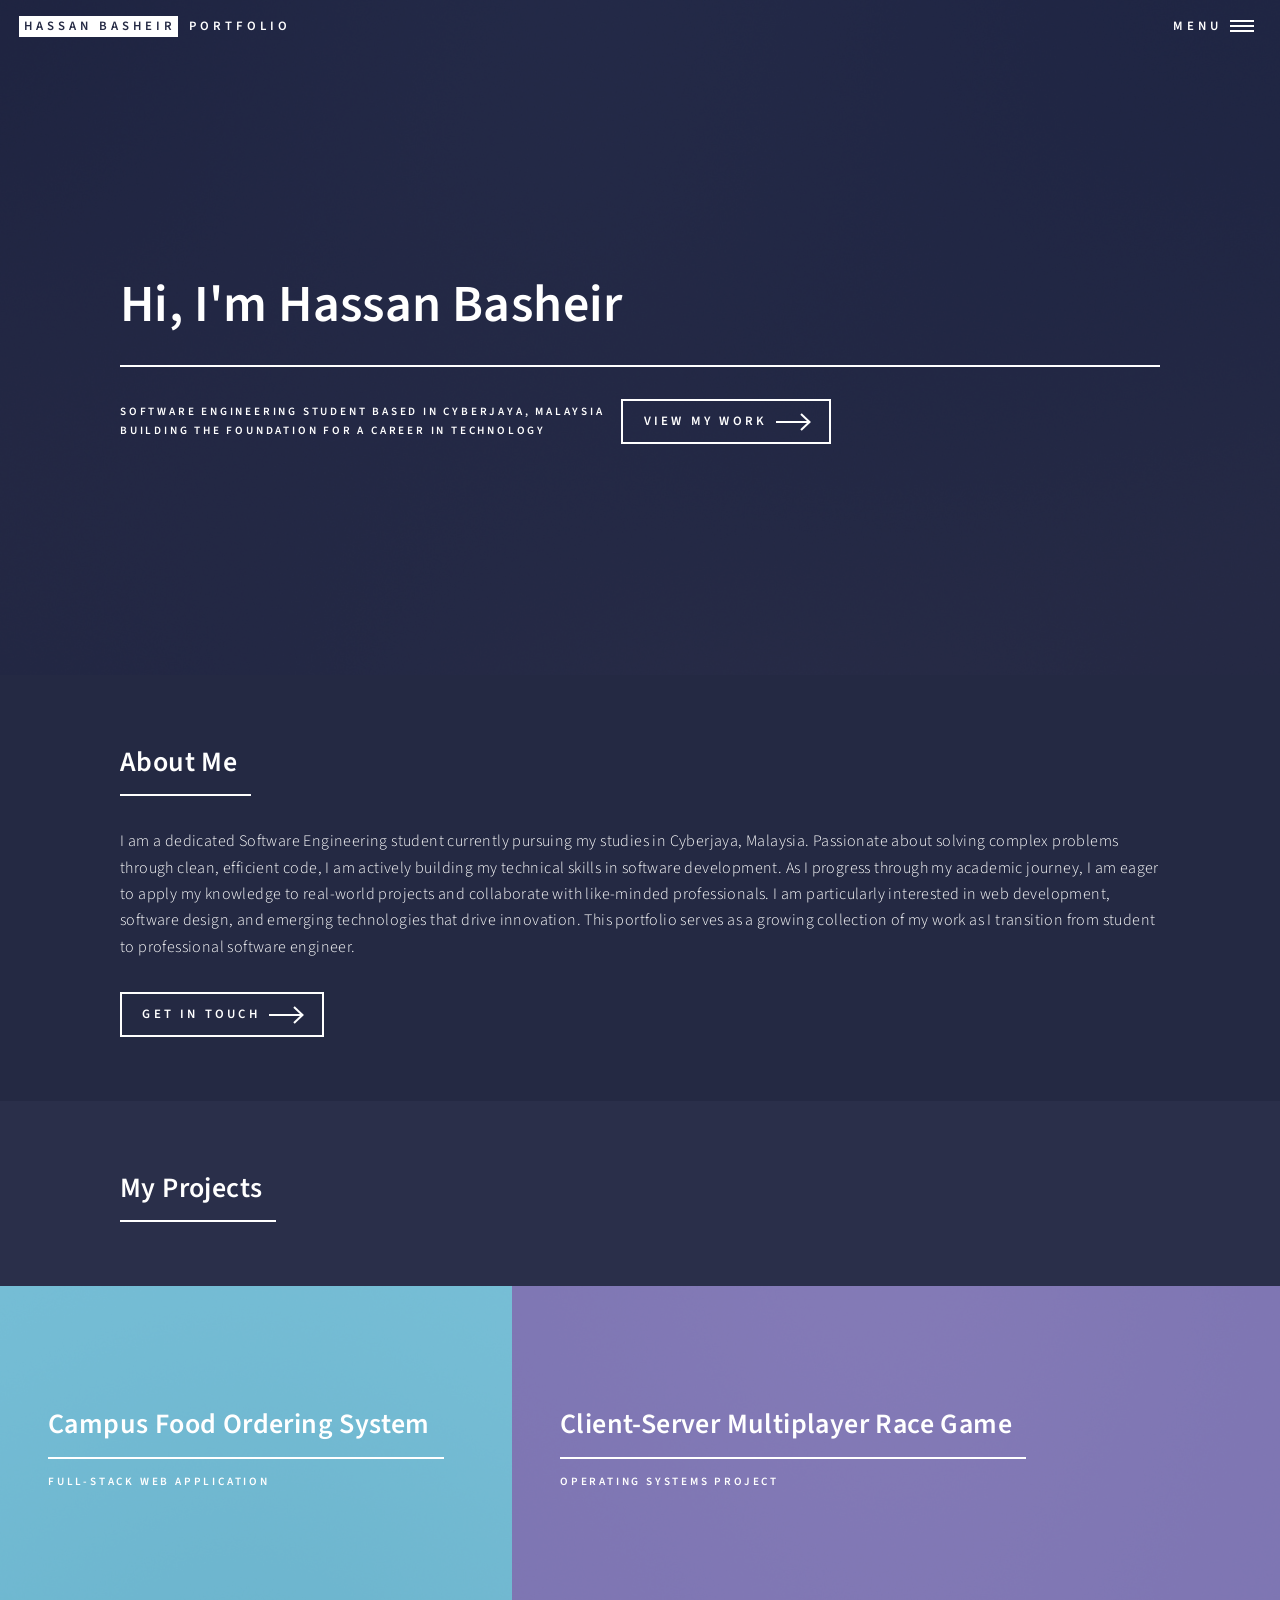
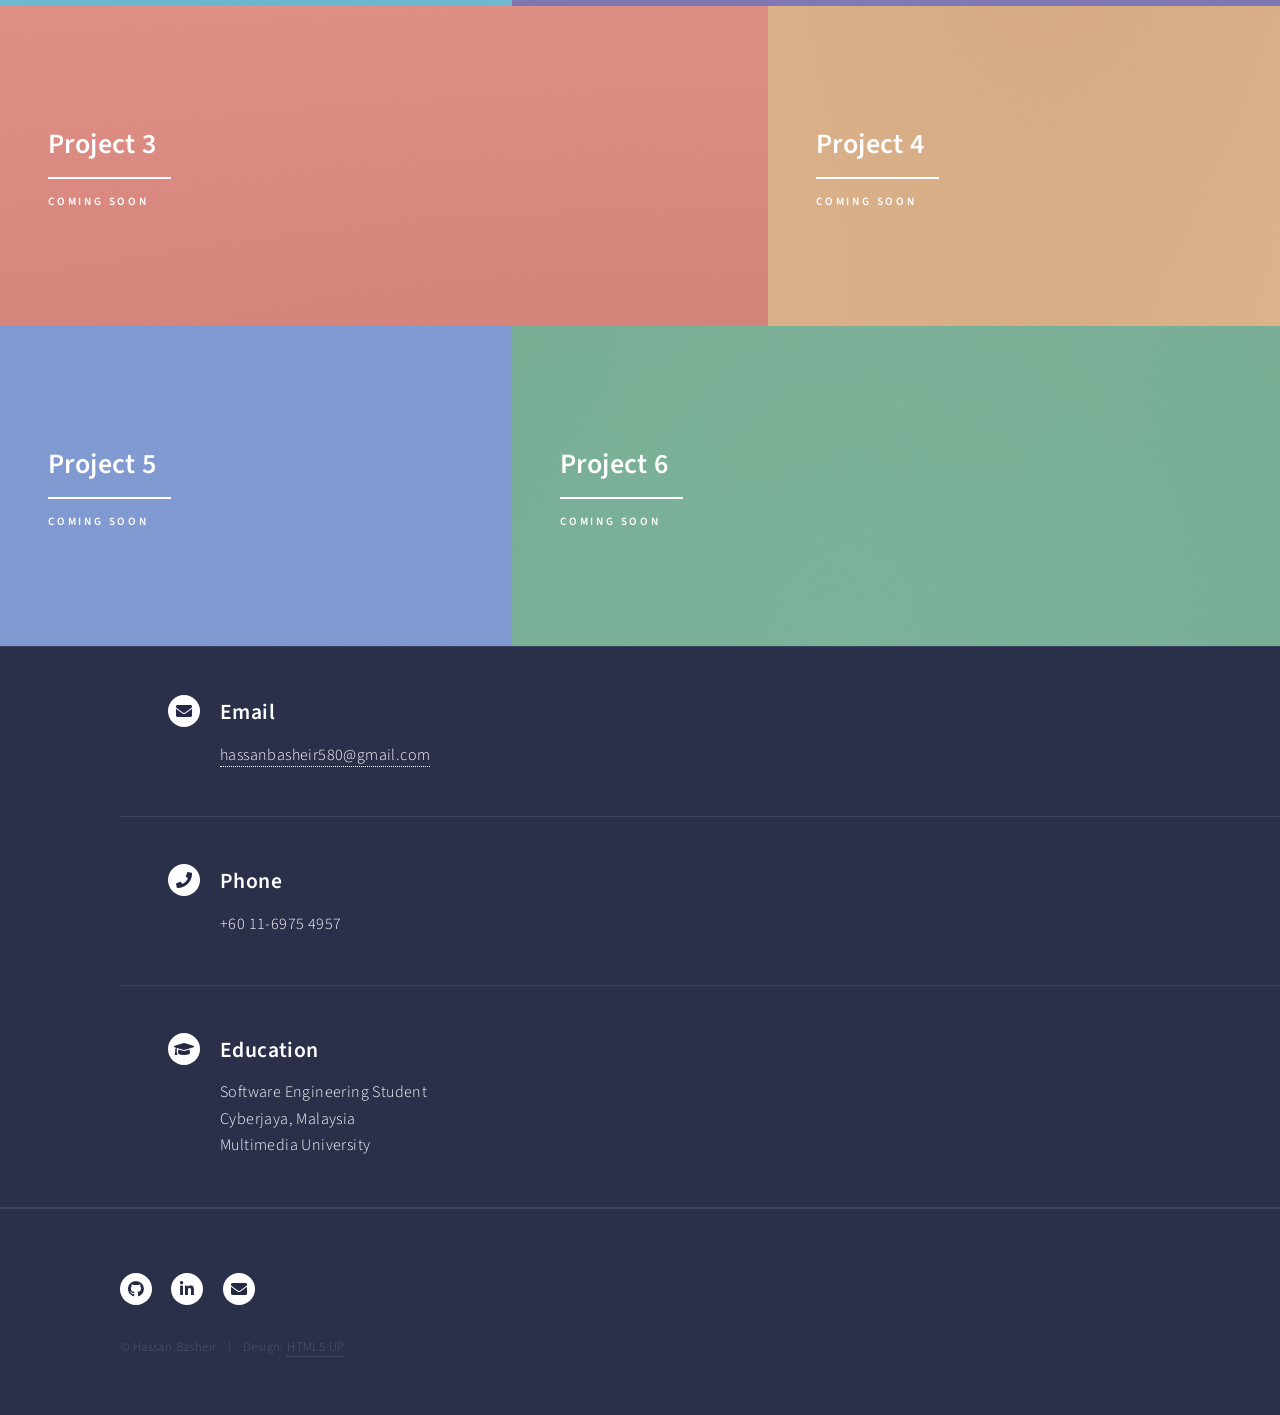
==== commit 1245c5bc: "making my name consistent with socials" ====
--- a/index.html
+++ b/index.html
@@ -6,7 +6,7 @@
 -->
 <html>
 	<head>
-		<title>Hassan Abdelhaleem | Software Engineering Student</title>
+		<title>Hassan Basheir | Software Engineering Student</title>
 		<meta charset="utf-8" />
 		<meta name="viewport" content="width=device-width, initial-scale=1, user-scalable=no" />
 		<link rel="stylesheet" href="assets/css/main.css" />
@@ -19,7 +19,7 @@
 
 				<!-- Header -->
 					<header id="header" class="alt">
-						<a href="index.html" class="logo"><strong>Hassan Abdelhaleem</strong> <span>Portfolio</span></a>
+						<a href="index.html" class="logo"><strong>Hassan Basheir</strong> <span>Portfolio</span></a>
 						<nav>
 							<a href="#menu">Menu</a>
 						</nav>
@@ -39,7 +39,7 @@
 					<section id="banner" class="major">
 						<div class="inner">
 							<header class="major">
-								<h1>Hi, I'm Hassan Abdelhaleem</h1>
+								<h1>Hi, I'm Hassan Basheir</h1>
 							</header>
 							<div class="content">
 								<p>Software Engineering Student based in Cyberjaya, Malaysia<br />
@@ -178,7 +178,7 @@
 								<li><a href="mailto:hassanbasheir580@gmail.com" class="icon solid alt fa-envelope"><span class="label">Email</span></a></li>
 							</ul>
 							<ul class="copyright">
-								<li>&copy; Hassan Abdelhaleem</li><li>Design: <a href="https://html5up.net">HTML5 UP</a></li>
+								<li>&copy; Hassan Basheir</li><li>Design: <a href="https://html5up.net">HTML5 UP</a></li>
 							</ul>
 						</div>
 					</footer>
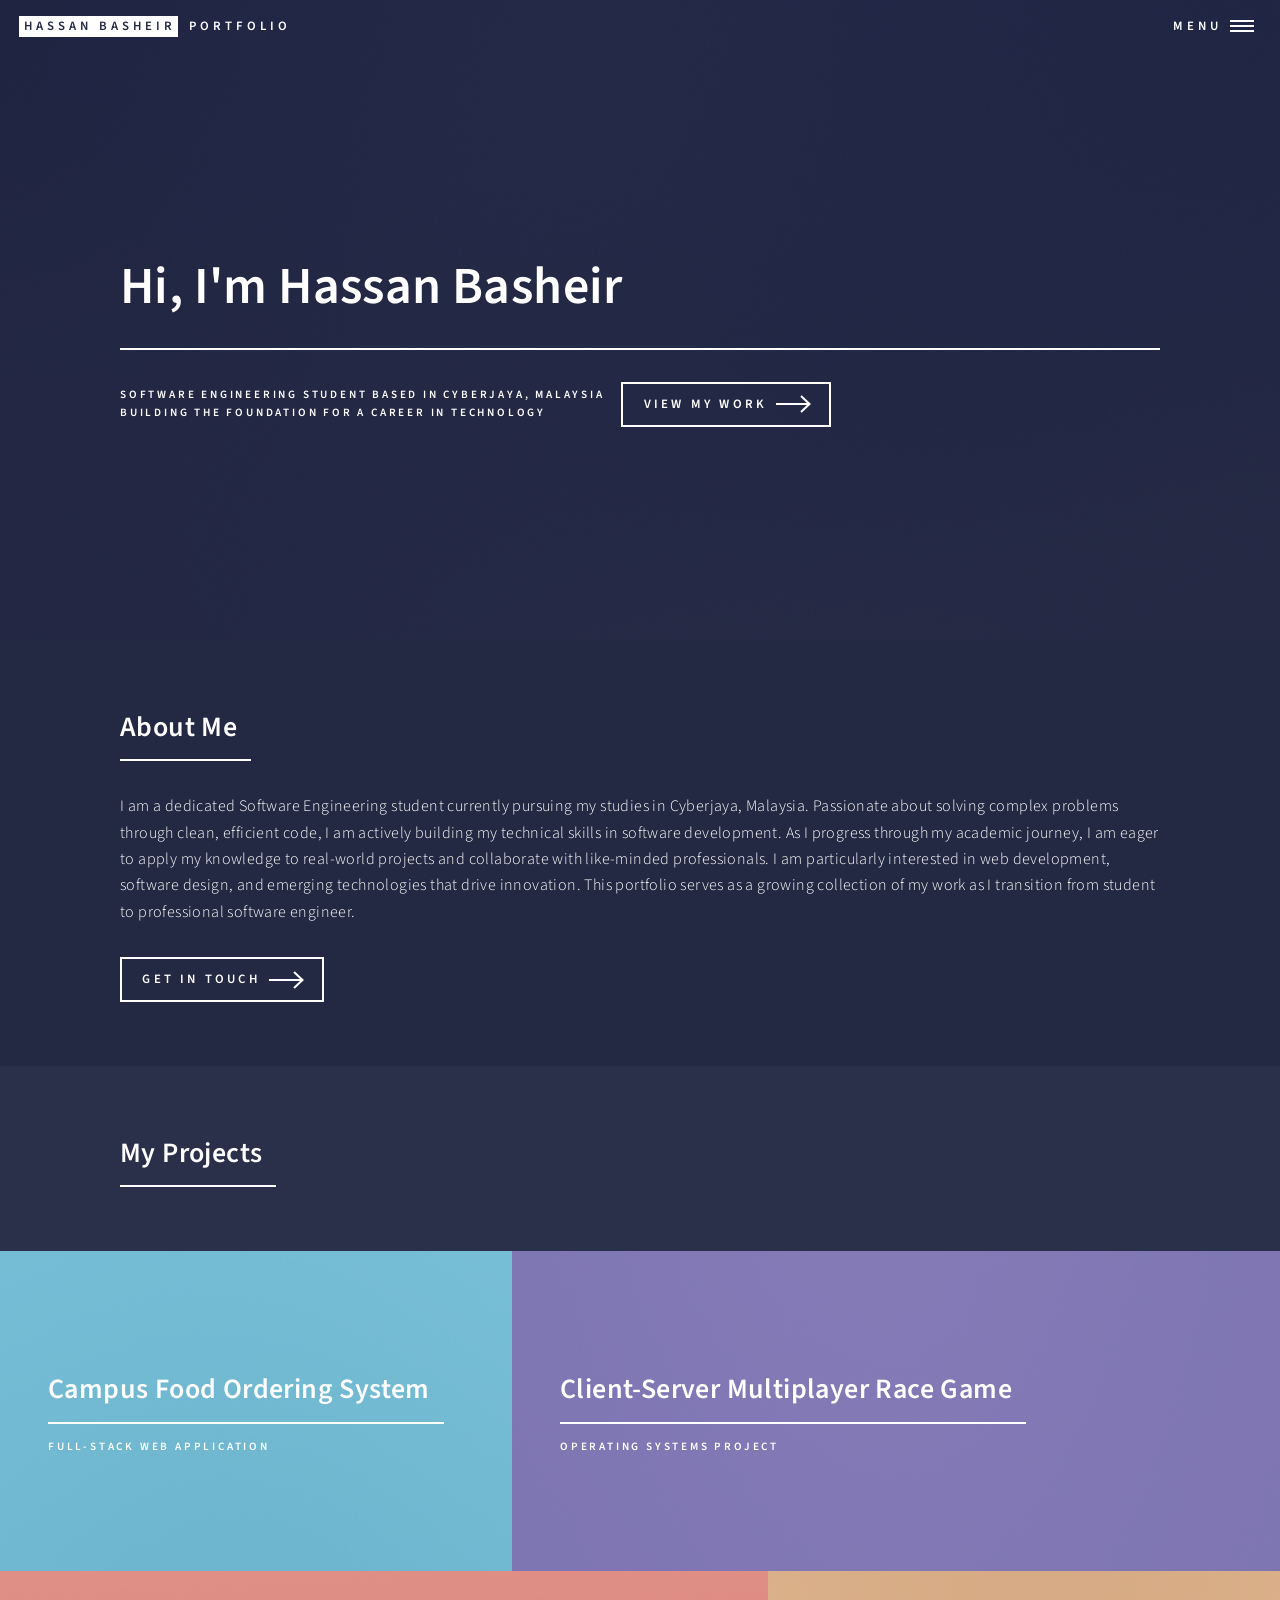
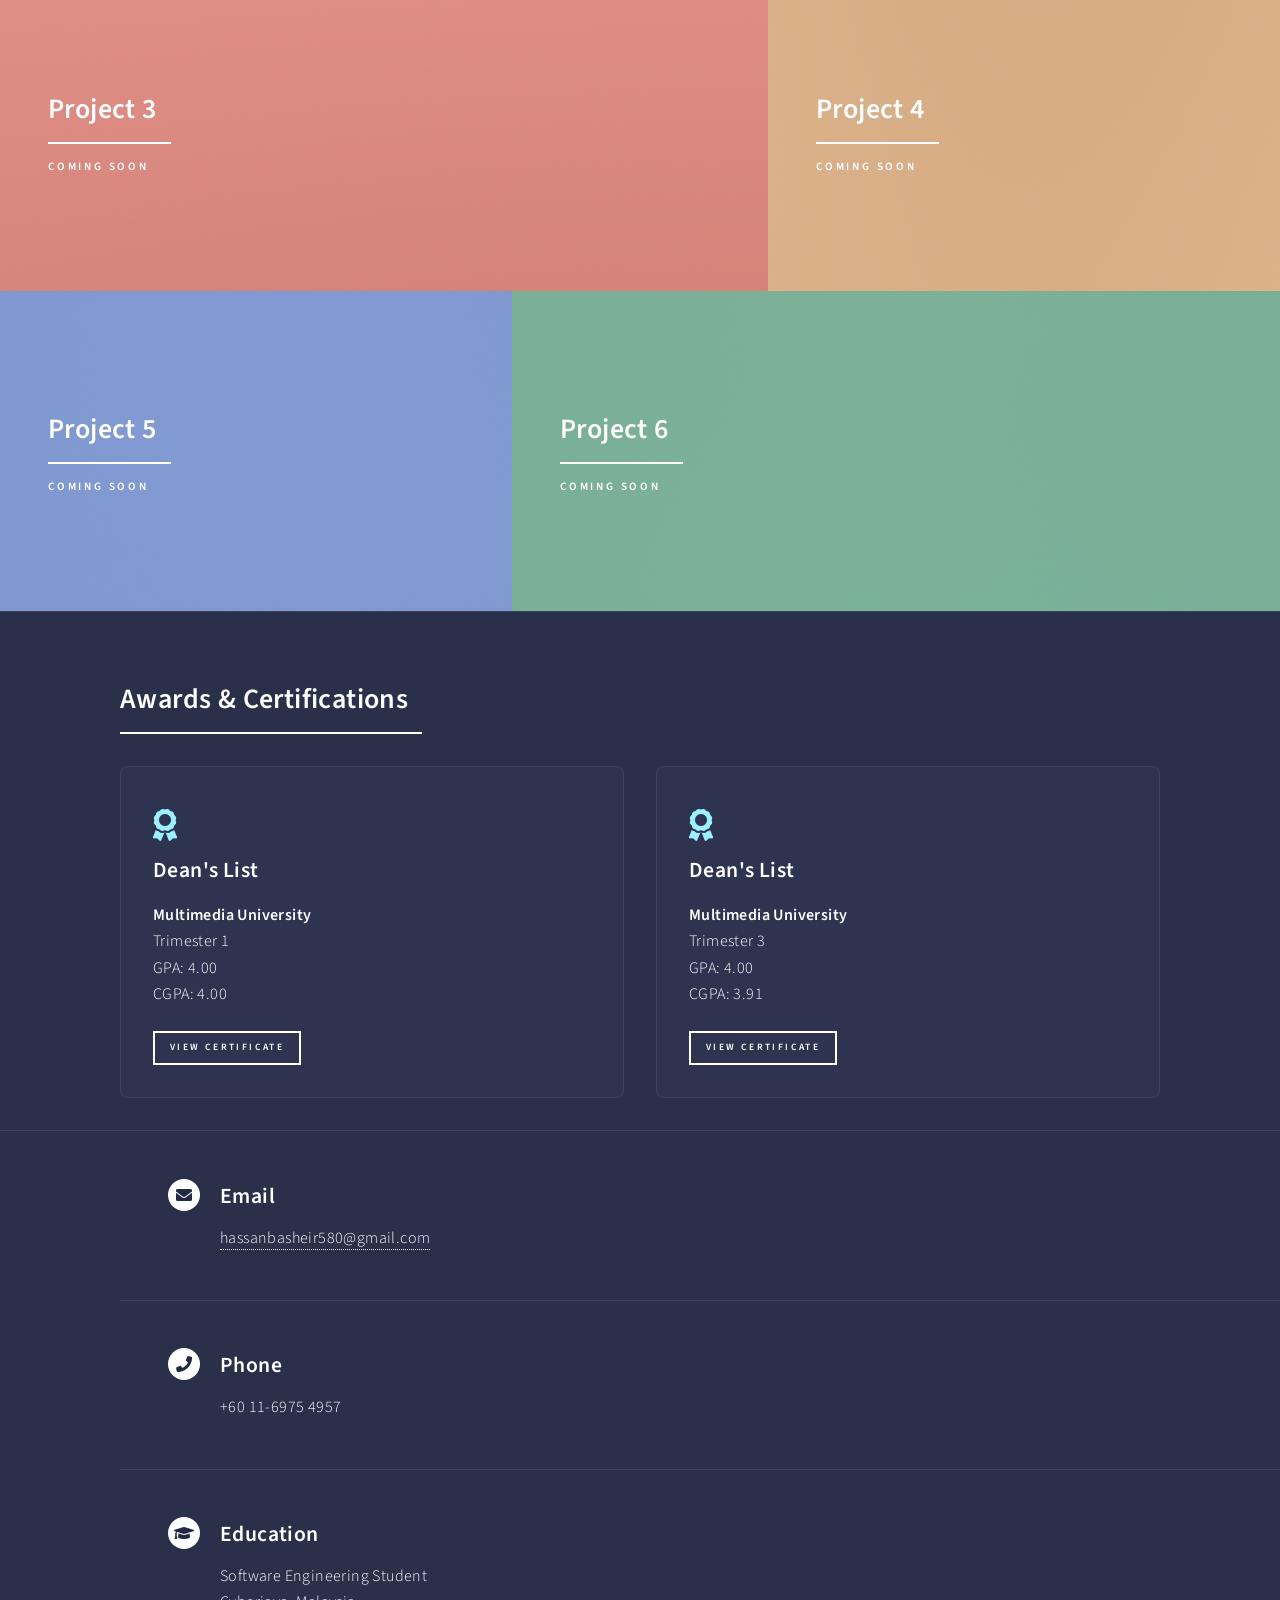
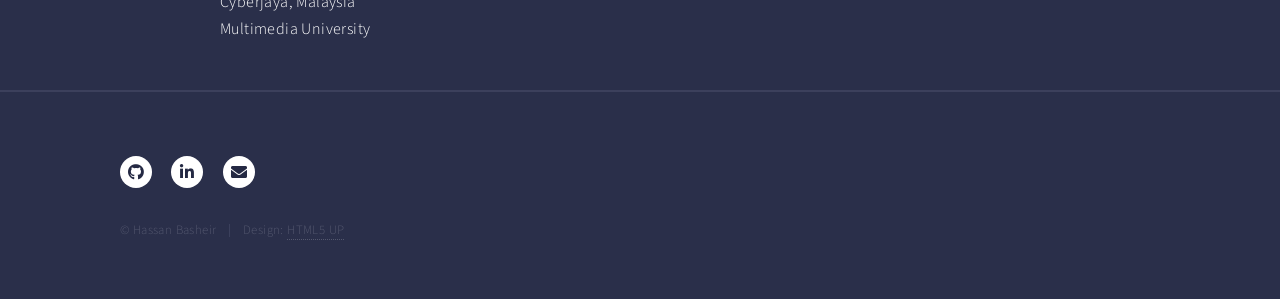
==== commit 17b54d14: "Add awards and certfications section" ====
--- a/index.html
+++ b/index.html
@@ -137,6 +137,53 @@
 								</article>
 								</section>
 							</section>
+				<section id="awards">
+   					<div class="inner">
+
+        					<header class="major">
+            						<h2>Awards & Certifications</h2>
+        					</header>
+
+        				<div class="awards-grid">
+
+            					<article class="award-card">
+                					<span class="icon solid fa-award"></span>
+
+                						<h3>Dean's List</h3>
+
+                							<p>
+                    							<strong>Multimedia University</strong><br>
+                    							Trimester 1<br>
+                    							GPA: 4.00 <br>
+									CGPA: 4.00
+                							</p>
+
+                							<a href="images/deans-list-sem1.jpg" target="_blank" class="button small">
+                    								View Certificate 
+                							</a><br>
+            					</article>
+
+            					<article class="award-card">
+                					<span class="icon solid fa-award"></span>
+
+                						<h3>Dean's List</h3>
+
+                							<p>
+                    							<strong>Multimedia University</strong><br>
+                    							Trimester 3<br>
+                    							GPA: 4.00 <br>
+									CGPA: 3.91
+                							</p>
+
+                							<a href="images/deans-list-sem2.jpg" target="_blank" class="button small">
+                    								View Certificate
+                							</a>
+            					</article>
+
+        				</div>
+
+    					</div>
+				</section>
 
 				<!-- Contact -->
 					<section id="contact">
--- a/assets/css/main.css
+++ b/assets/css/main.css
@@ -3482,8 +3482,8 @@
 
 		#banner.major {
 			height: 75vh;
-			min-height: 30em;
-			max-height: 50em;
+			min-height: 24em;
+			max-height: 40em;
 		}
 
 			#banner.major.alt {
@@ -3945,4 +3945,41 @@
 			transform: none;
 			opacity: 1;
 			visibility: visible;
-		}+		}
+/* Awards */
+
+.awards-grid {
+    display: flex;
+    gap: 2rem;
+    flex-wrap: wrap;
+    margin-top: 2rem;
+}
+
+.award-card {
+    flex: 1;
+    min-width: 320px;
+    background: #2e3450;
+    padding: 2rem;
+    border-radius: 8px;
+    border: 1px solid rgba(255,255,255,0.08);
+    transition: 0.3s;
+}
+
+.award-card:hover {
+    transform: translateY(-6px);
+    border-color: #9bf1ff;
+}
+
+.award-card .icon {
+    font-size: 2rem;
+    color: #9bf1ff;
+    margin-bottom: 1rem;
+}
+
+.award-card h3 {
+    margin-bottom: 0.8rem;
+}
+
+.award-card p {
+    margin-bottom: 1.5rem;
+}
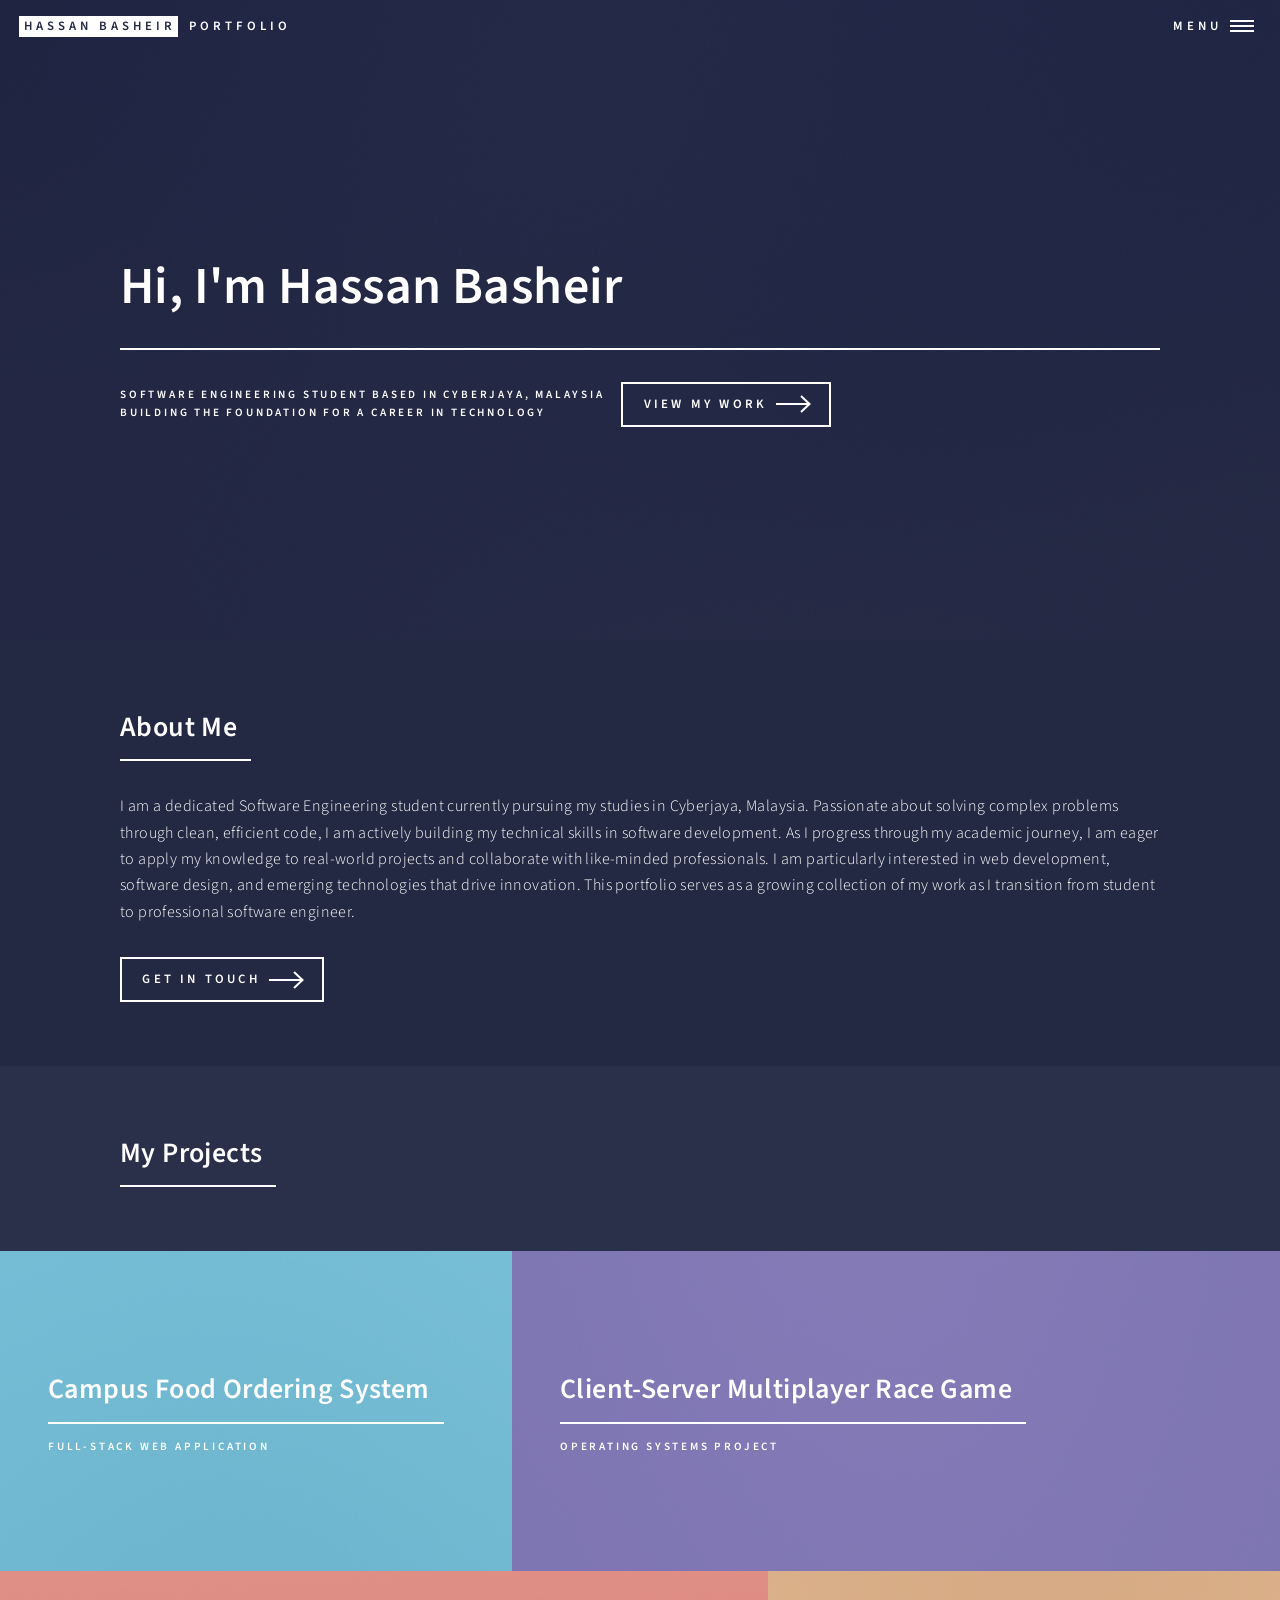
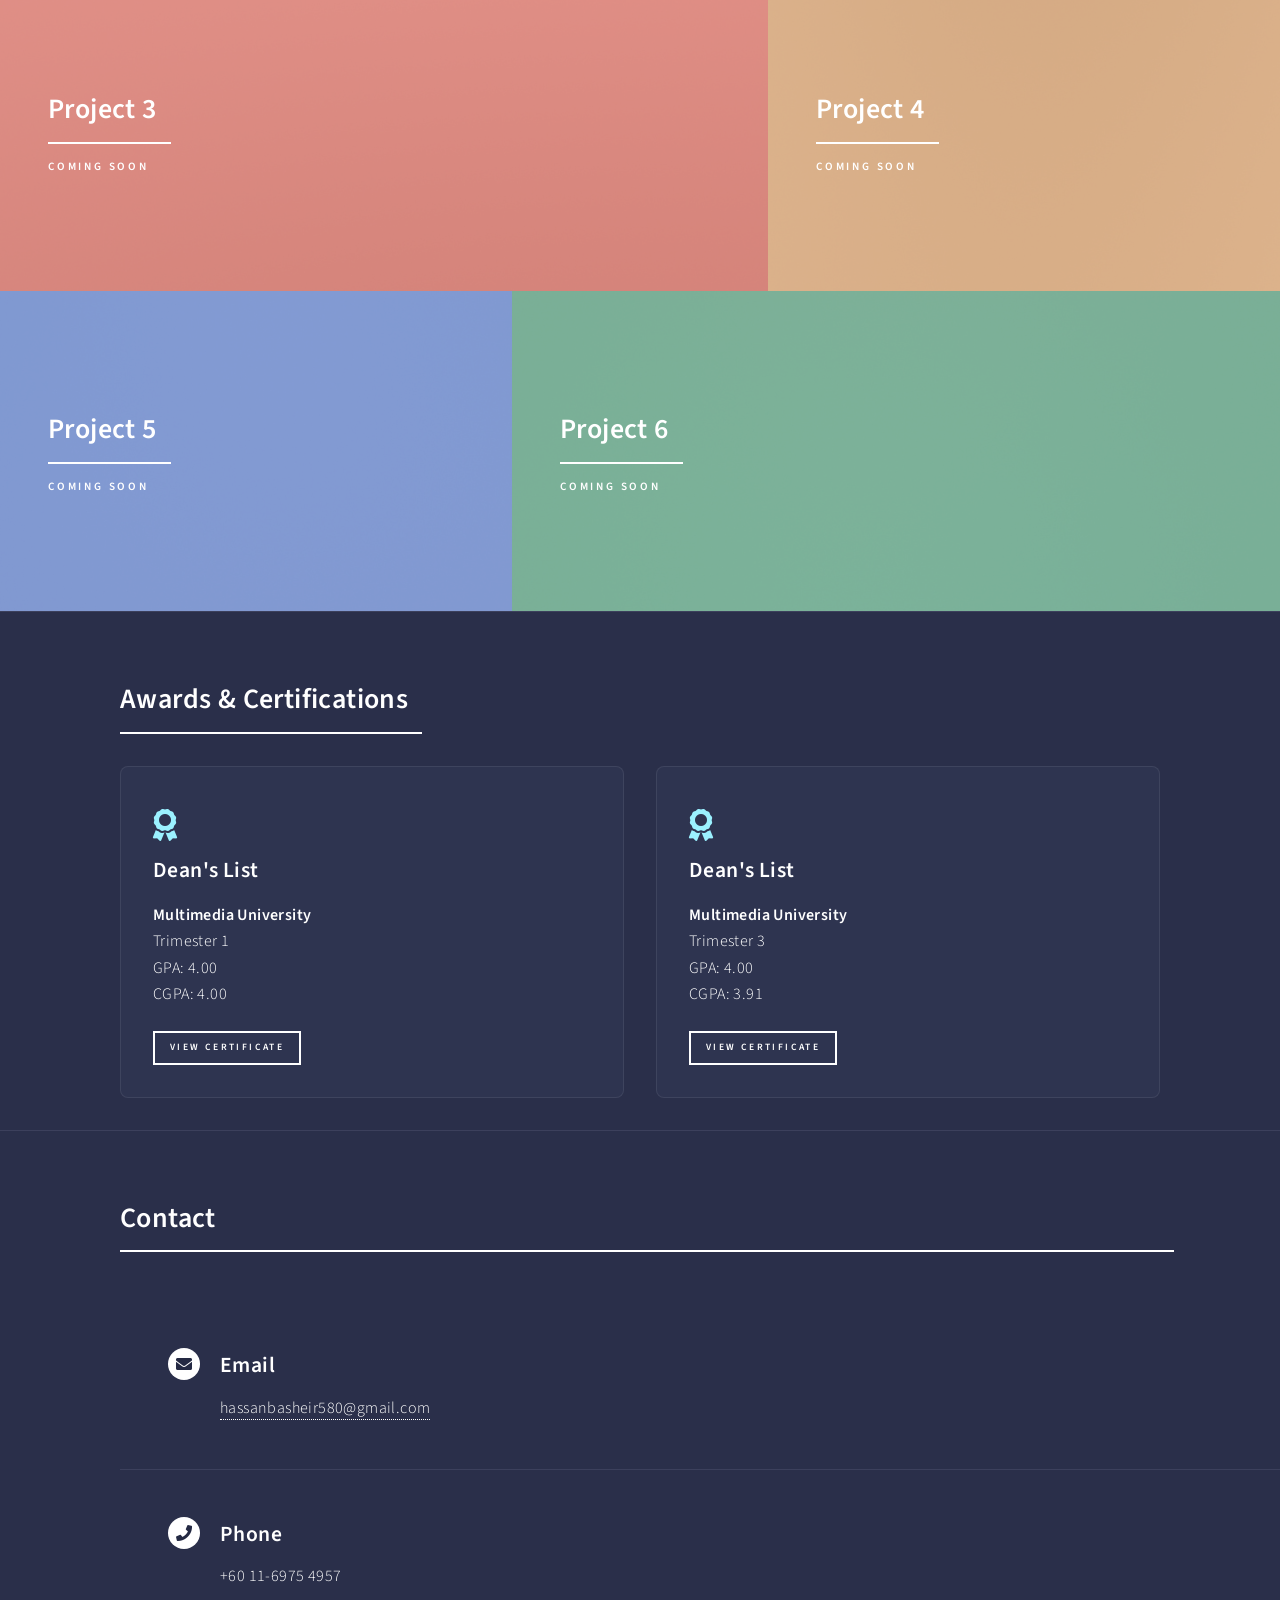
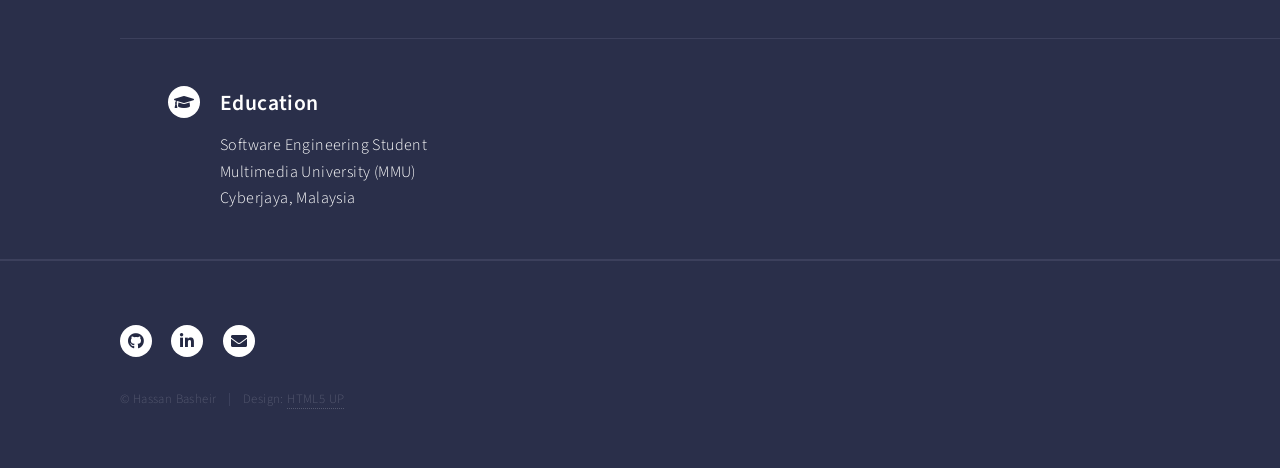
==== commit dd0d993e: "Add a title to the contact section" ====
--- a/index.html
+++ b/index.html
@@ -186,35 +186,47 @@
 				</section>
 
 				<!-- Contact -->
-					<section id="contact">
-						<div class="inner">
-							
-							<section class="split">
-								<section>
-									<div class="contact-method">
-										<span class="icon solid alt fa-envelope"></span>
-										<h3>Email</h3>
-										<a href="mailto:hassanbasheir580@gmail.com">hassanbasheir580@gmail.com</a>
-									</div>
-								</section>
-								<section>
-									<div class="contact-method">
-										<span class="icon solid alt fa-phone"></span>
-										<h3>Phone</h3>
-										<span>+60 11-6975 4957</span>
-									</div>
-								</section>
-								<section>
-									<div class="contact-method">
-										<span class="icon solid alt fa-graduation-cap"></span>
-										<h3>Education</h3>
-										<span>Software Engineering Student<br />				Cyberjaya, Malaysia<br /> 
-	Multimedia University</span>
-									</div>
-								</section>
-							</section>
-						</div>
-					</section>
+<section id="contact">
+    <div class="inner">
+
+        <header class="major">
+            <h2>Contact</h2>
+        </header>
+
+        <section class="split">
+
+            <section>
+                <div class="contact-method">
+                    <span class="icon solid alt fa-envelope"></span>
+                    <h3>Email</h3>
+                    <a href="mailto:hassanbasheir580@gmail.com">hassanbasheir580@gmail.com</a>
+                </div>
+            </section>
+
+            <section>
+                <div class="contact-method">
+                    <span class="icon solid alt fa-phone"></span>
+                    <h3>Phone</h3>
+                    <span>+60 11-6975 4957</span>
+                </div>
+            </section>
+
+            <section>
+                <div class="contact-method">
+                    <span class="icon solid alt fa-graduation-cap"></span>
+                    <h3>Education</h3>
+                    <span>
+                        Software Engineering Student<br />
+                        Multimedia University (MMU)<br />
+                        Cyberjaya, Malaysia
+                    </span>
+                </div>
+            </section>
+
+        </section>
+
+    </div>
+</section>
 
 				<!-- Footer -->
 					<footer id="footer">
--- a/assets/css/main.css
+++ b/assets/css/main.css
@@ -3628,18 +3628,13 @@
 		overflow-x: hidden;
 	}
 
-		#contact > .inner {
-			display: -moz-flex;
-			display: -webkit-flex;
-			display: -ms-flex;
-			display: flex;
-			padding: 0 !important;
-		}
-
-			#contact > .inner > * {
+#contact > .inner {
+    display: block;
+    padding: 4em 0 0 0 !important;
+}
+
+#contact > .inner > * {
     width: 100%;
-    padding: 3em 0;
-    border-right: none;
 }
 
 			#contact > .inner > .split {
@@ -3700,6 +3695,14 @@
 			}
 
 		}
+
+#contact .major {
+    margin-bottom: 3rem;
+}
+
+#contact .split {
+    width: 100%;
+}
 
 /* Footer */
 
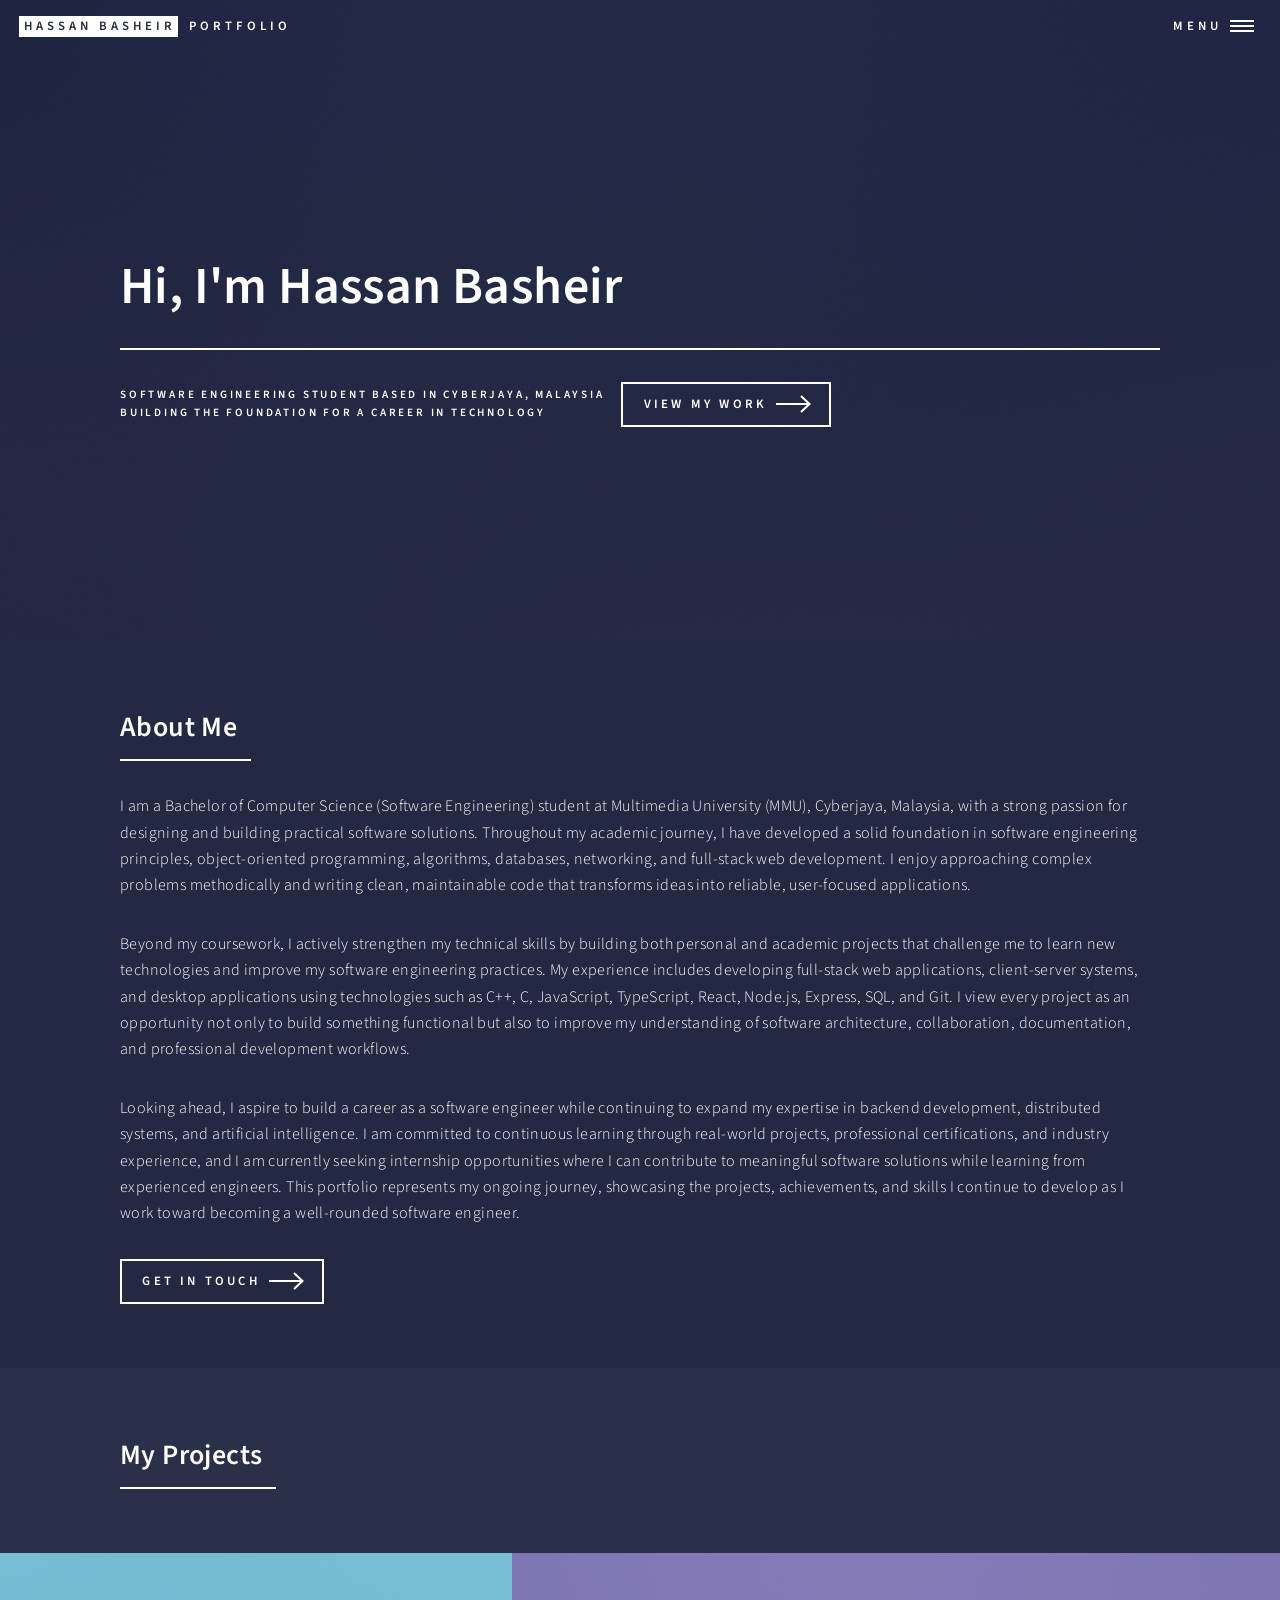
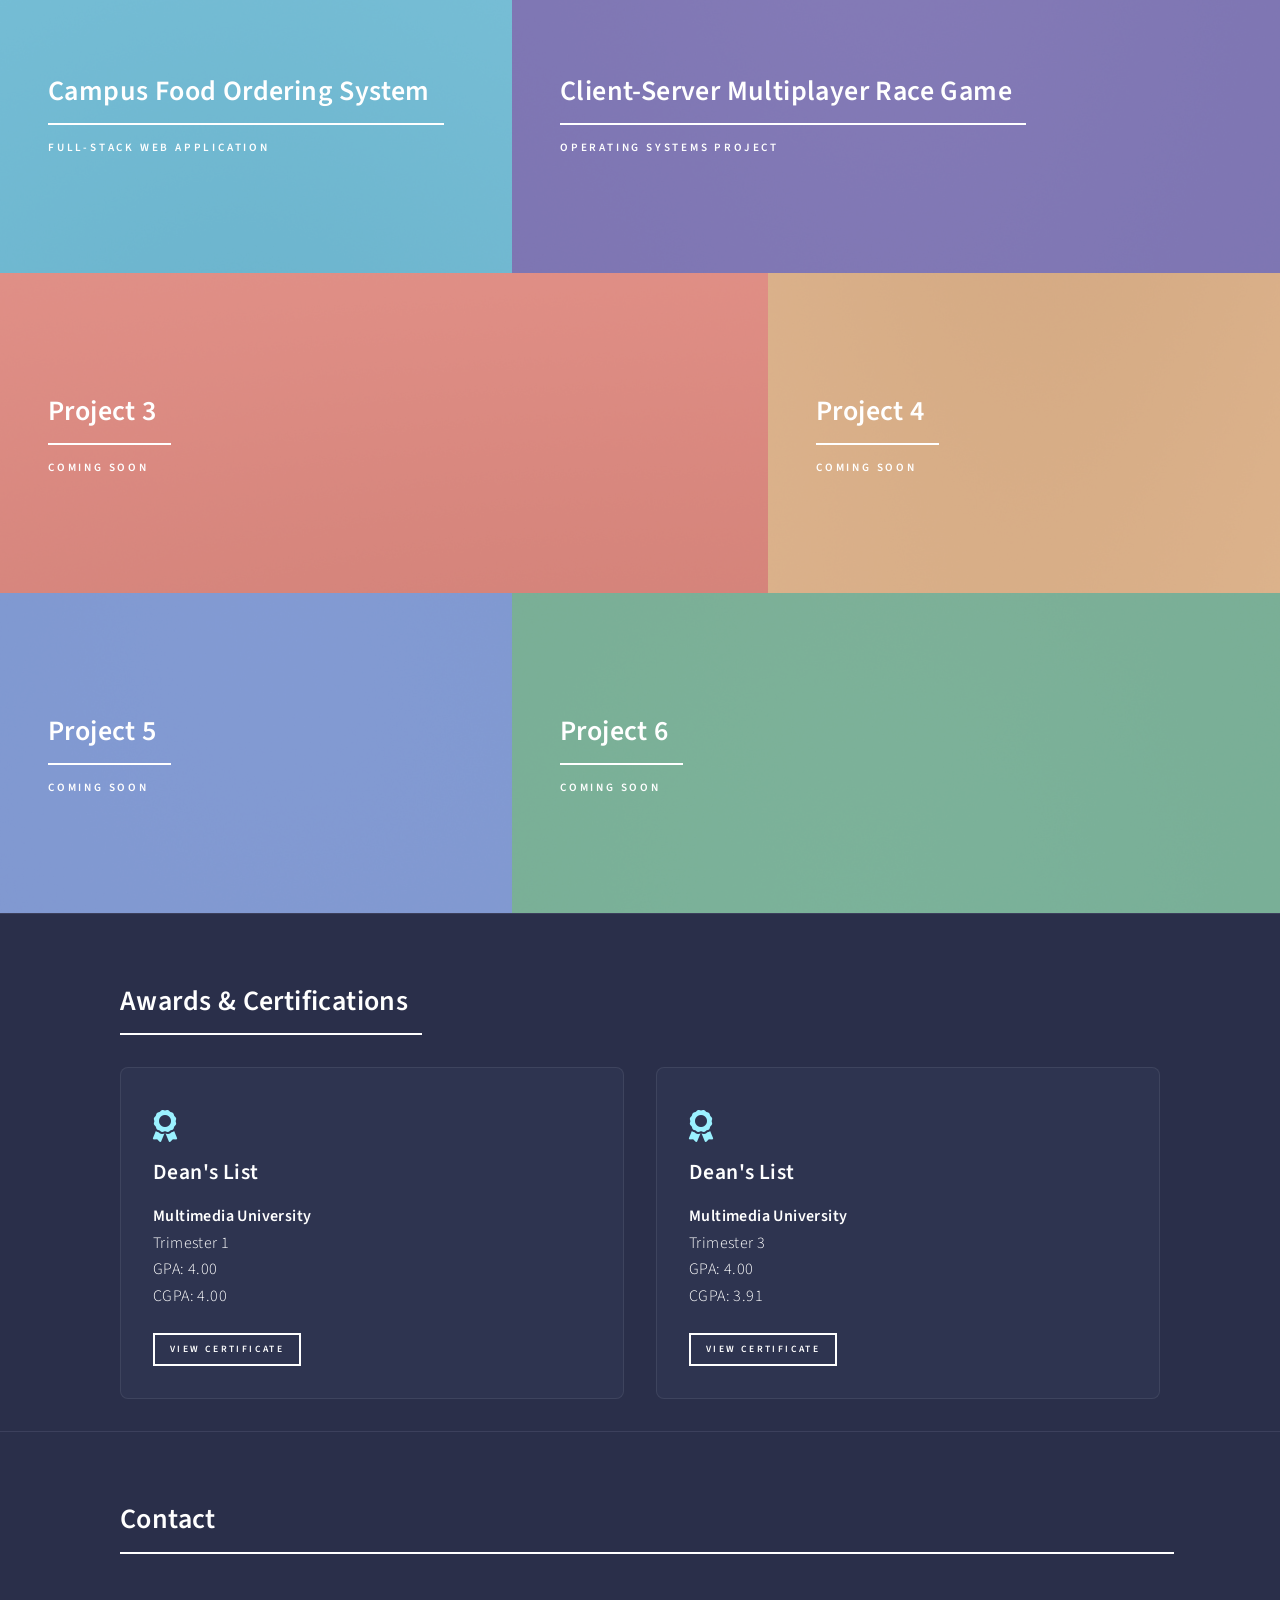
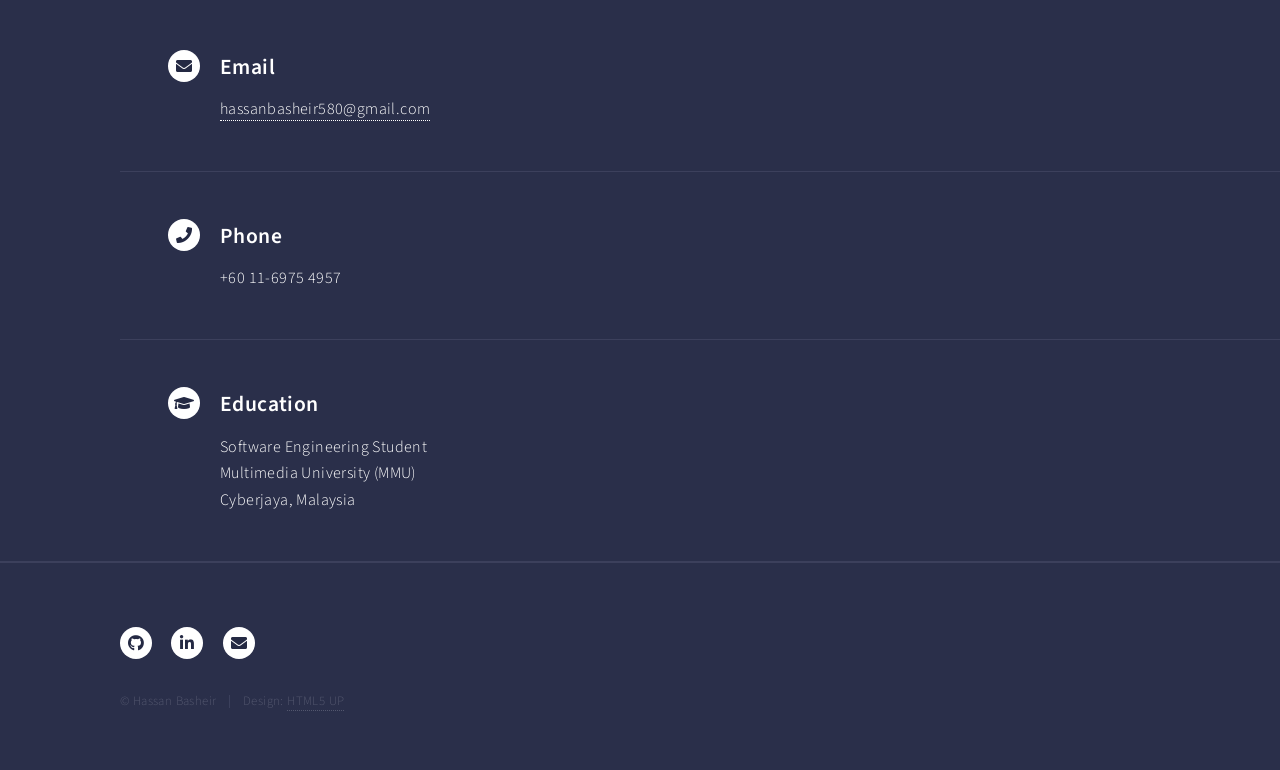
==== commit f9d63965: "Improve my about me" ====
--- a/index.html
+++ b/index.html
@@ -31,6 +31,7 @@
 							<li><a href="index.html">Home</a></li>
 							<li><a href="#one">About</a></li>
 							<li><a href="#two">Projects</a></li>
+							<li><a href="#awards">Awards</a></li>
 							<li><a href="#contact">Contact</a></li>
 						</ul>
 					</nav>
@@ -57,7 +58,17 @@
 									<header class="major">
 										<h2>About Me</h2>
 									</header>
-									<p>I am a dedicated Software Engineering student currently pursuing my studies in Cyberjaya, Malaysia. Passionate about solving complex problems through clean, efficient code, I am actively building my technical skills in software development. As I progress through my academic journey, I am eager to apply my knowledge to real-world projects and collaborate with like-minded professionals. I am particularly interested in web development, software design, and emerging technologies that drive innovation. This portfolio serves as a growing collection of my work as I transition from student to professional software engineer.</p>
+									<p>
+I am a Bachelor of Computer Science (Software Engineering) student at Multimedia University (MMU), Cyberjaya, Malaysia, with a strong passion for designing and building practical software solutions. Throughout my academic journey, I have developed a solid foundation in software engineering principles, object-oriented programming, algorithms, databases, networking, and full-stack web development. I enjoy approaching complex problems methodically and writing clean, maintainable code that transforms ideas into reliable, user-focused applications.
+</p>
+
+<p>
+Beyond my coursework, I actively strengthen my technical skills by building both personal and academic projects that challenge me to learn new technologies and improve my software engineering practices. My experience includes developing full-stack web applications, client-server systems, and desktop applications using technologies such as C++, C, JavaScript, TypeScript, React, Node.js, Express, SQL, and Git. I view every project as an opportunity not only to build something functional but also to improve my understanding of software architecture, collaboration, documentation, and professional development workflows.
+</p>
+
+<p>
+Looking ahead, I aspire to build a career as a software engineer while continuing to expand my expertise in backend development, distributed systems, and artificial intelligence. I am committed to continuous learning through real-world projects, professional certifications, and industry experience, and I am currently seeking internship opportunities where I can contribute to meaningful software solutions while learning from experienced engineers. This portfolio represents my ongoing journey, showcasing the projects, achievements, and skills I continue to develop as I work toward becoming a well-rounded software engineer.
+</p>
 									<ul class="actions">
 										<li><a href="#contact" class="button next scrolly">Get In Touch</a></li>
 									</ul>
@@ -158,7 +169,7 @@
 									CGPA: 4.00
                 							</p>
 
-                							<a href="images/deans-list-sem1.jpg" target="_blank" class="button small">
+                							<a href="awards/trimester1.pdf" target="_blank" class="button small">
                     								View Certificate 
                 							</a><br>
             					</article>
@@ -175,7 +186,7 @@
 									CGPA: 3.91
                 							</p>
 
-                							<a href="images/deans-list-sem2.jpg" target="_blank" class="button small">
+                							<a href="awards/trimester3.pdf" target="_blank" class="button small">
                     								View Certificate
                 							</a>
             					</article>
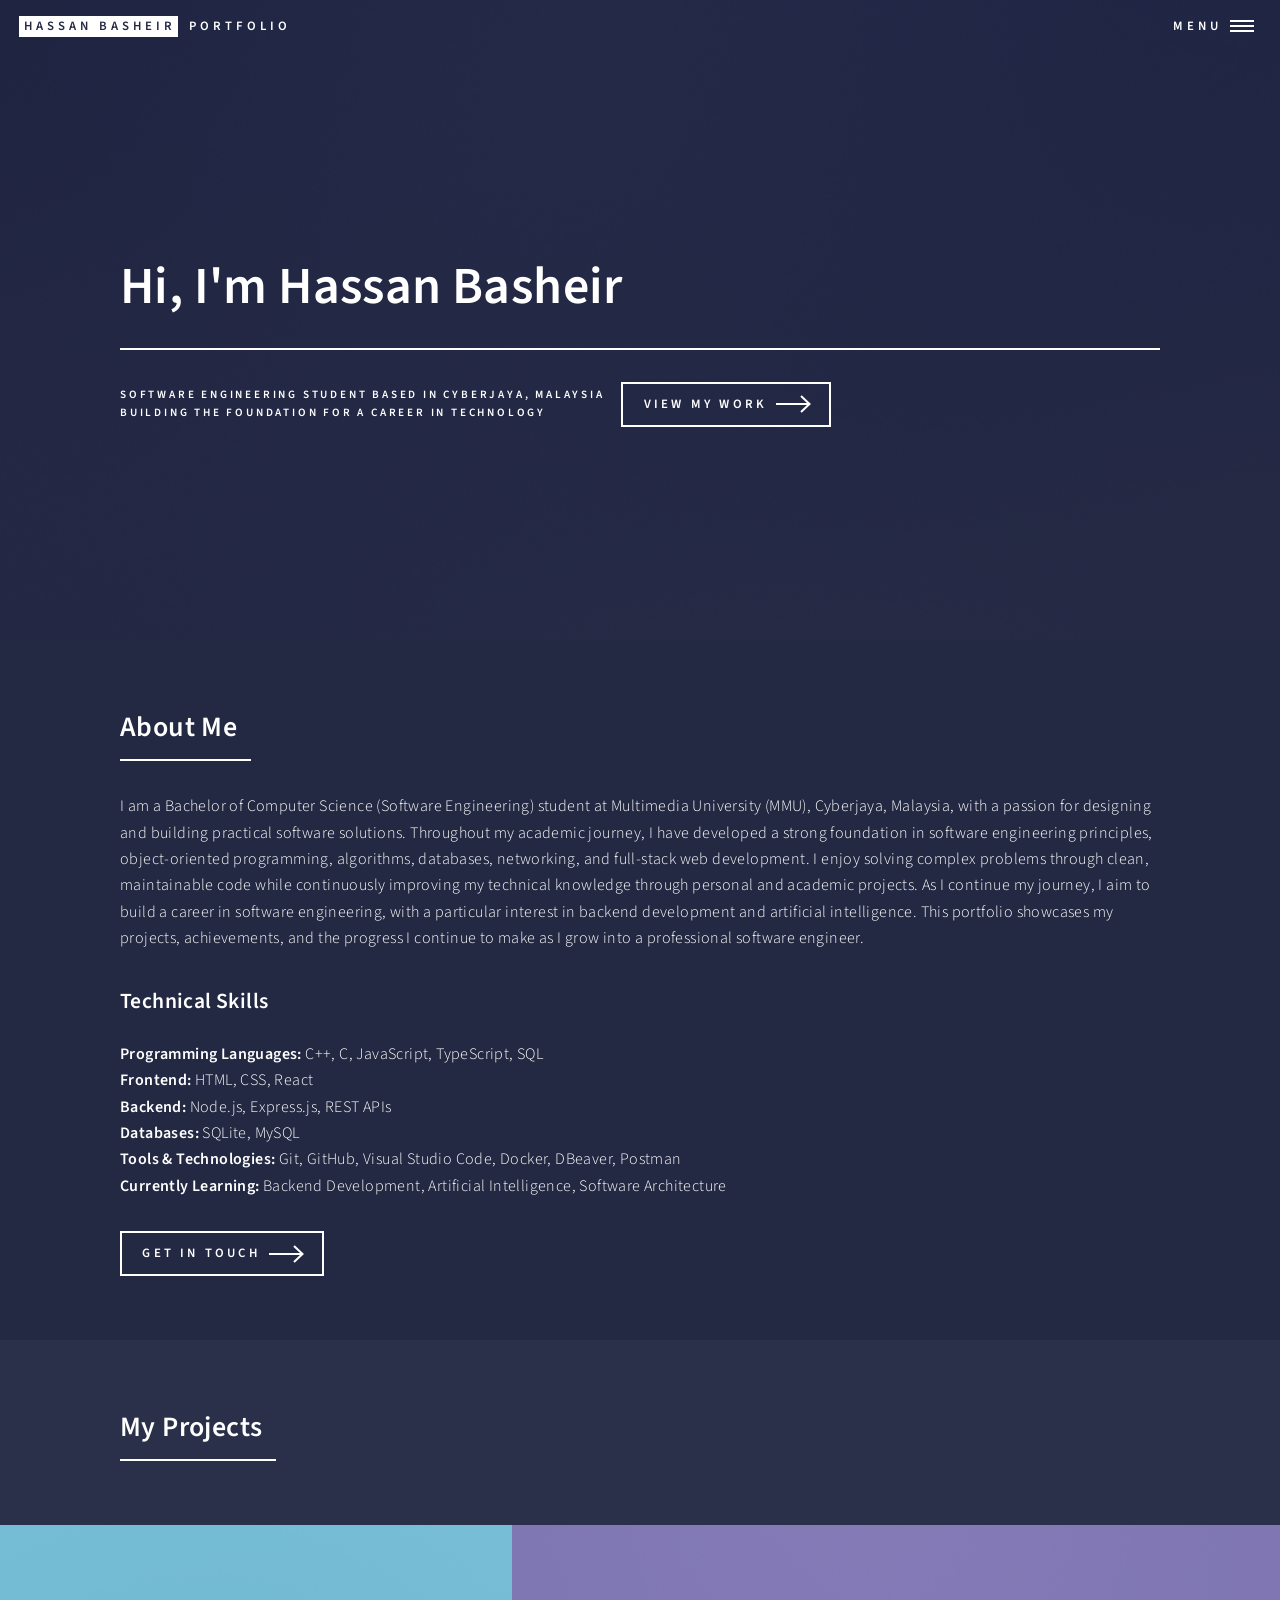
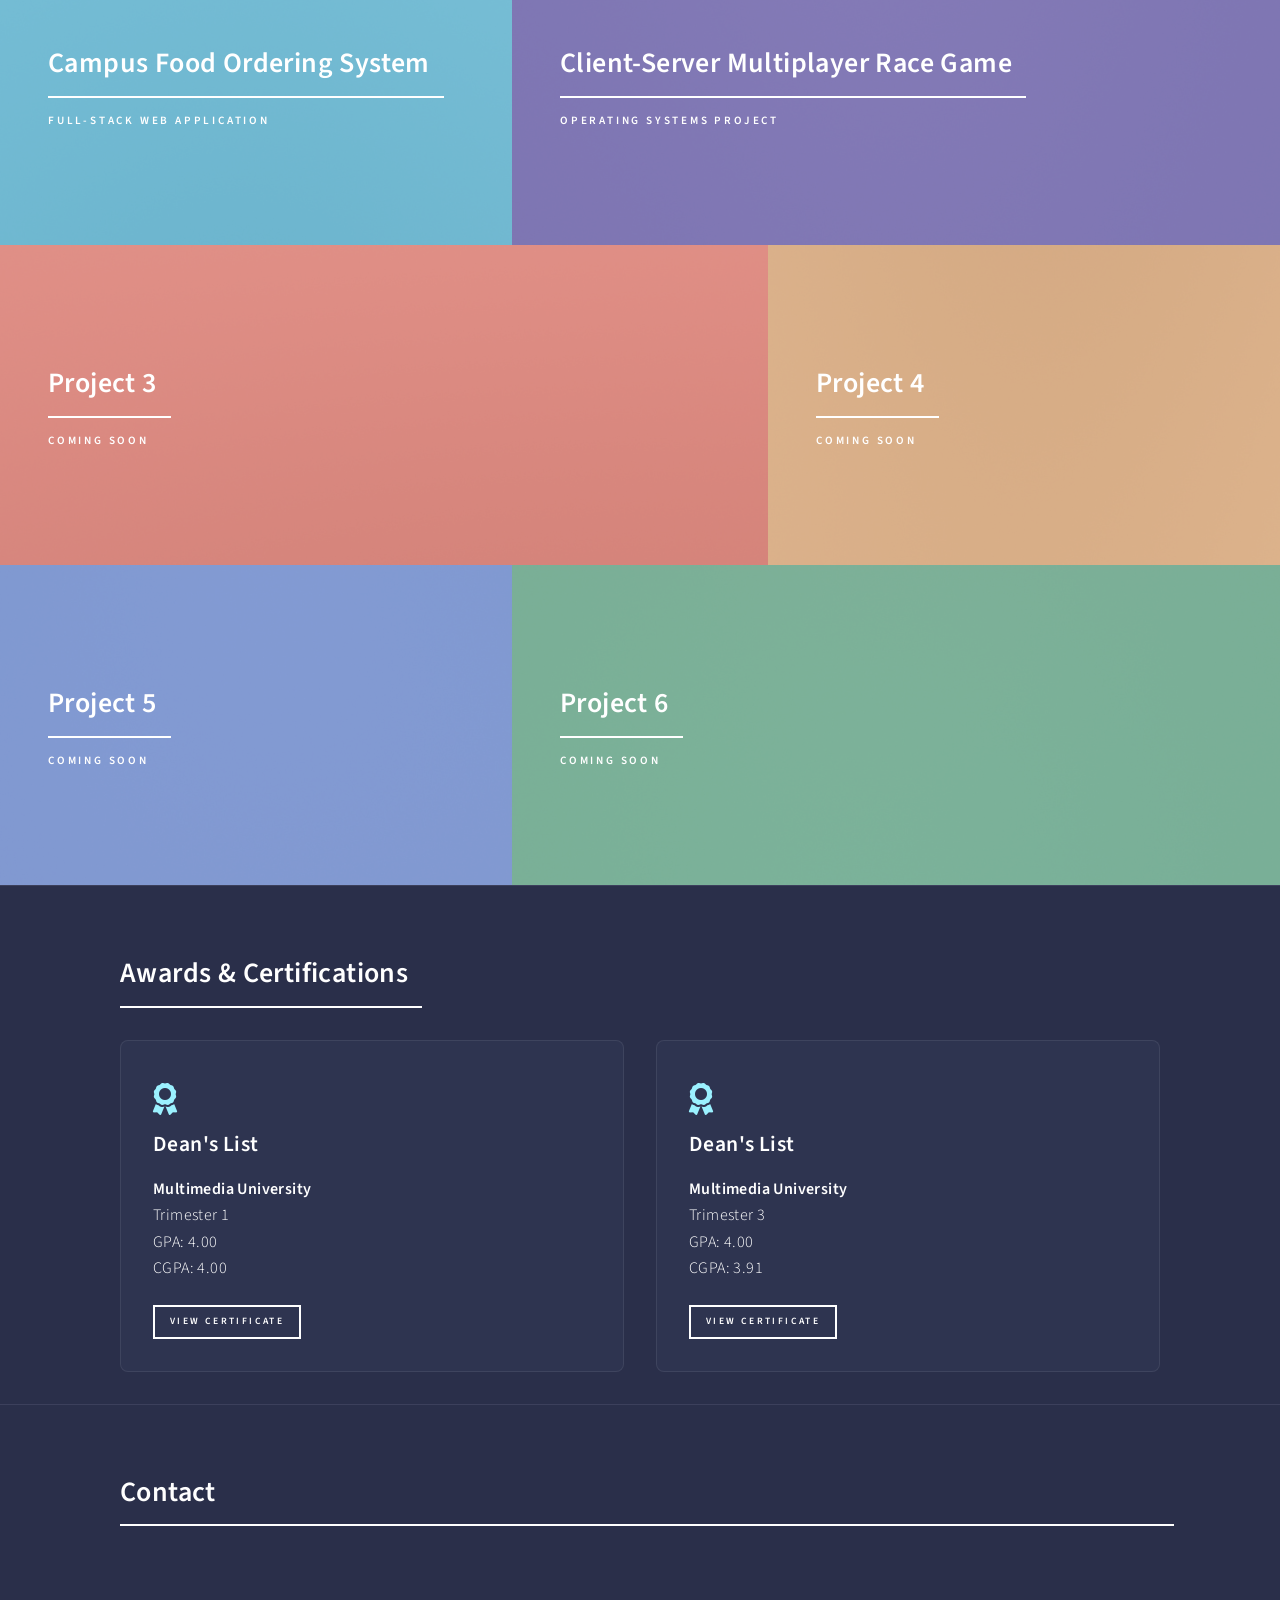
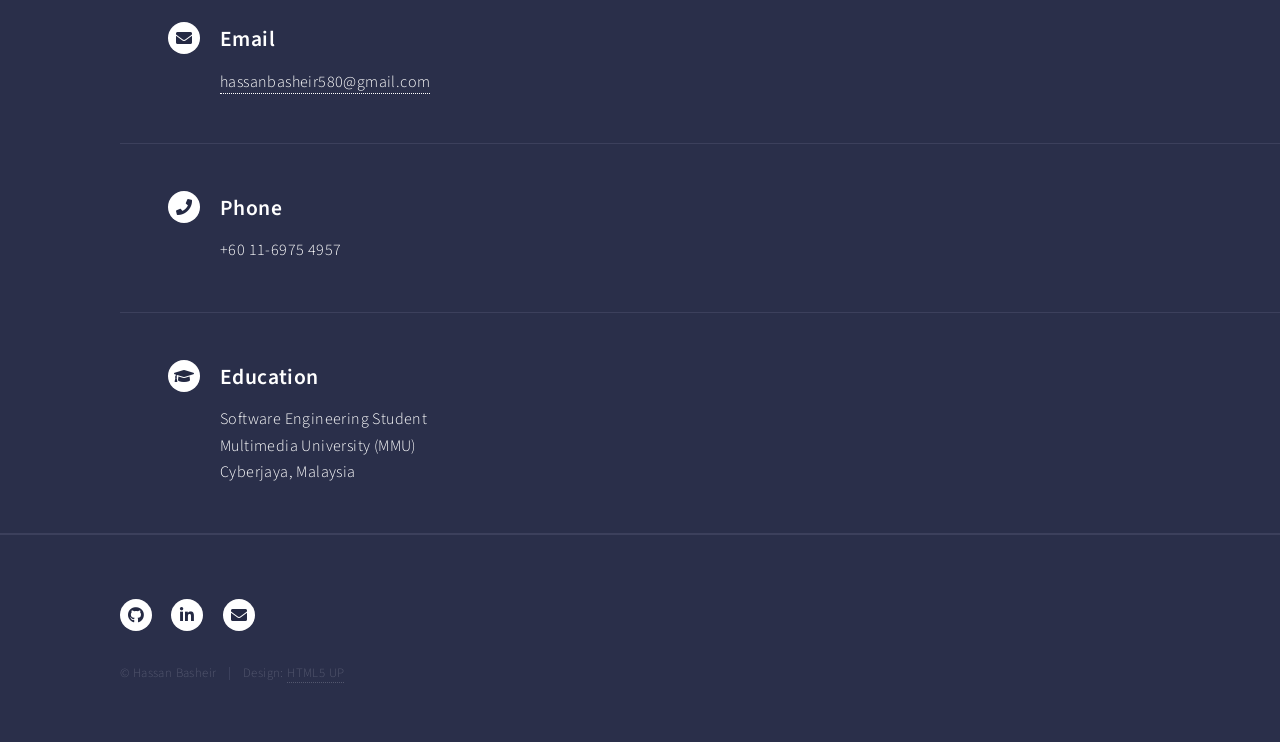
==== commit a906518b: "Add technical skills section" ====
--- a/index.html
+++ b/index.html
@@ -58,16 +58,19 @@
 									<header class="major">
 										<h2>About Me</h2>
 									</header>
-									<p>
-I am a Bachelor of Computer Science (Software Engineering) student at Multimedia University (MMU), Cyberjaya, Malaysia, with a strong passion for designing and building practical software solutions. Throughout my academic journey, I have developed a solid foundation in software engineering principles, object-oriented programming, algorithms, databases, networking, and full-stack web development. I enjoy approaching complex problems methodically and writing clean, maintainable code that transforms ideas into reliable, user-focused applications.
+<p>
+I am a Bachelor of Computer Science (Software Engineering) student at Multimedia University (MMU), Cyberjaya, Malaysia, with a passion for designing and building practical software solutions. Throughout my academic journey, I have developed a strong foundation in software engineering principles, object-oriented programming, algorithms, databases, networking, and full-stack web development. I enjoy solving complex problems through clean, maintainable code while continuously improving my technical knowledge through personal and academic projects. As I continue my journey, I aim to build a career in software engineering, with a particular interest in backend development and artificial intelligence. This portfolio showcases my projects, achievements, and the progress I continue to make as I grow into a professional software engineer.
 </p>
 
+<h3>Technical Skills</h3>
+
 <p>
-Beyond my coursework, I actively strengthen my technical skills by building both personal and academic projects that challenge me to learn new technologies and improve my software engineering practices. My experience includes developing full-stack web applications, client-server systems, and desktop applications using technologies such as C++, C, JavaScript, TypeScript, React, Node.js, Express, SQL, and Git. I view every project as an opportunity not only to build something functional but also to improve my understanding of software architecture, collaboration, documentation, and professional development workflows.
-</p>
-
-<p>
-Looking ahead, I aspire to build a career as a software engineer while continuing to expand my expertise in backend development, distributed systems, and artificial intelligence. I am committed to continuous learning through real-world projects, professional certifications, and industry experience, and I am currently seeking internship opportunities where I can contribute to meaningful software solutions while learning from experienced engineers. This portfolio represents my ongoing journey, showcasing the projects, achievements, and skills I continue to develop as I work toward becoming a well-rounded software engineer.
+<strong>Programming Languages:</strong> C++, C, JavaScript, TypeScript, SQL<br />
+<strong>Frontend:</strong> HTML, CSS, React<br />
+<strong>Backend:</strong> Node.js, Express.js, REST APIs<br />
+<strong>Databases:</strong> SQLite, MySQL<br />
+<strong>Tools & Technologies:</strong> Git, GitHub, Visual Studio Code, Docker, DBeaver, Postman<br />
+<strong>Currently Learning:</strong> Backend Development, Artificial Intelligence, Software Architecture
 </p>
 									<ul class="actions">
 										<li><a href="#contact" class="button next scrolly">Get In Touch</a></li>
